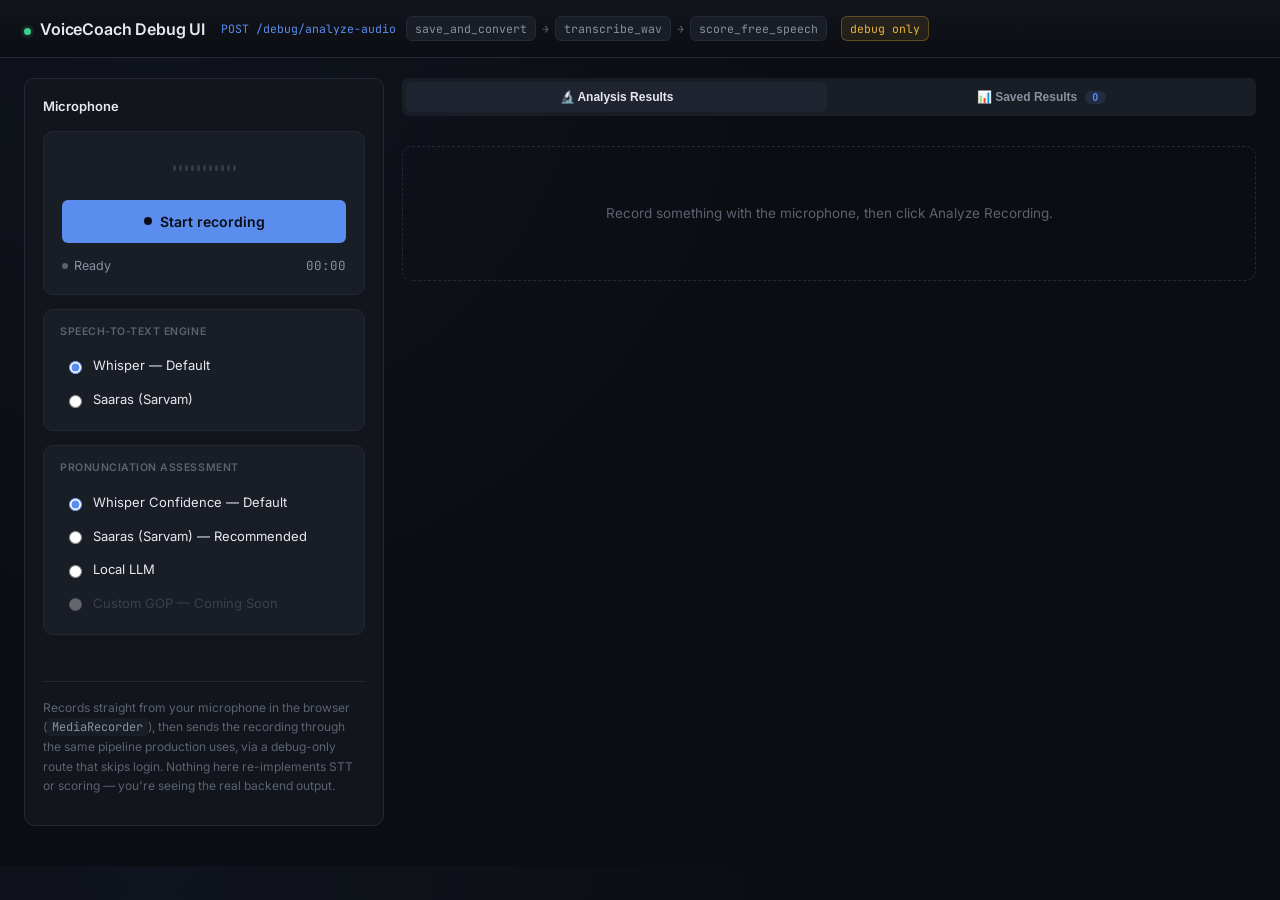
==== debug-ui/index.html @ 49f99336 "Initial assessment platform implementation" ====
<!DOCTYPE html>
<html lang="en">
<head>
<meta charset="UTF-8" />
<meta name="viewport" content="width=device-width, initial-scale=1.0" />
<title>VoiceCoach — Backend Debug UI</title>
<style>
  @import url('https://fonts.googleapis.com/css2?family=Inter:wght@400;500;600;700&family=JetBrains+Mono:wght@400;500;600&display=swap');

  :root {
    --bg: #0b0d12;
    --panel: #12151c;
    --panel-alt: #191d26;
    --panel-raised: #1f2430;
    --border: #242935;
    --border-strong: #333a48;
    --text: #e7e9ee;
    --text-dim: #8891a0;
    --text-faint: #5b6270;
    --accent: #5b8def;
    --accent-soft: rgba(91, 141, 239, 0.14);
    --good: #3ecf8e;
    --good-soft: rgba(62, 207, 142, 0.12);
    --bad: #ef5b5b;
    --bad-soft: rgba(239, 91, 91, 0.1);
    --warn: #e8b339;
    --warn-soft: rgba(232, 179, 57, 0.1);
    --mono: "JetBrains Mono", "SFMono-Regular", Consolas, "Liberation Mono", Menlo, monospace;
    --sans: "Inter", -apple-system, BlinkMacSystemFont, "Segoe UI", Roboto, Arial, sans-serif;
    --radius-sm: 6px;
    --radius-md: 10px;
  }

  * { box-sizing: border-box; }

  html { -webkit-font-smoothing: antialiased; }

  body {
    margin: 0;
    background: var(--bg);
    background-image:
      radial-gradient(circle at 12% 0%, rgba(91,141,239,0.05), transparent 45%);
    color: var(--text);
    font-family: var(--sans);
    line-height: 1.5;
  }

  :focus-visible {
    outline: 2px solid var(--accent);
    outline-offset: 2px;
  }

  /* ---------- Topbar ---------- */

  .topbar {
    display: flex;
    align-items: center;
    gap: 16px;
    padding: 16px 24px;
    border-bottom: 1px solid var(--border);
    background: linear-gradient(180deg, var(--panel), var(--bg));
    flex-wrap: wrap;
  }
  .topbar h1 {
    font-size: 16px;
    font-weight: 600;
    margin: 0;
    letter-spacing: -0.01em;
  }
  .topbar h1::before {
    content: "";
    display: inline-block;
    width: 7px;
    height: 7px;
    border-radius: 50%;
    background: var(--good);
    margin-right: 9px;
    box-shadow: 0 0 0 3px var(--good-soft);
  }

  .pipeline-strip {
    display: flex;
    align-items: center;
    gap: 6px;
    font-family: var(--mono);
    font-size: 11.5px;
    color: var(--text-dim);
    flex-wrap: wrap;
  }
  .pipeline-strip .step {
    background: var(--panel-alt);
    border: 1px solid var(--border);
    border-radius: var(--radius-sm);
    padding: 3px 8px;
    color: var(--text-dim);
  }
  .pipeline-strip .arrow { color: var(--text-faint); }
  .pipeline-strip .route {
    color: var(--accent);
    margin-right: 4px;
  }
  .pipeline-strip .tag-nonprod {
    margin-left: 8px;
    color: var(--warn);
    background: var(--warn-soft);
    border: 1px solid rgba(232,179,57,0.3);
    border-radius: var(--radius-sm);
    padding: 3px 8px;
  }

  /* ---------- Layout ---------- */

  .layout {
    display: grid;
    grid-template-columns: 360px 1fr;
    gap: 18px;
    padding: 20px 24px 40px;
    align-items: start;
    max-width: 1400px;
    margin: 0 auto;
  }
  @media (max-width: 880px) {
    .layout { grid-template-columns: 1fr; padding: 16px; }
  }

  .panel {
    background: var(--panel);
    border: 1px solid var(--border);
    border-radius: var(--radius-md);
    padding: 18px;
    position: sticky;
    top: 20px;
  }
  @media (max-width: 880px) {
    .panel { position: static; }
  }

  .panel h2 {
    margin: 0 0 14px 0;
    font-size: 13px;
    font-weight: 600;
    color: var(--text);
  }

  /* ---------- Recorder ---------- */

  .recorder-box {
    background: var(--panel-alt);
    border: 1px solid var(--border);
    border-radius: var(--radius-md);
    padding: 18px;
  }

  .waveform {
    display: flex;
    align-items: center;
    justify-content: center;
    gap: 3px;
    height: 36px;
    margin-bottom: 14px;
  }
  .waveform .bar {
    width: 3px;
    border-radius: 2px;
    background: var(--border-strong);
    height: 6px;
    transition: height 0.12s ease, background 0.2s ease;
  }
  .waveform.live .bar { background: var(--bad); }

  .record-btn {
    width: 100%;
    display: flex;
    align-items: center;
    justify-content: center;
    gap: 8px;
    background: var(--accent);
    color: #0b0d12;
    border: none;
    padding: 13px 18px;
    border-radius: var(--radius-sm);
    font-family: var(--sans);
    font-size: 14px;
    font-weight: 600;
    cursor: pointer;
    transition: filter 0.15s ease, transform 0.05s ease;
  }
  .record-btn:hover:not(:disabled) { filter: brightness(1.1); }
  .record-btn:active:not(:disabled) { transform: scale(0.99); }
  .record-btn:disabled { opacity: 0.5; cursor: default; }
  .record-btn .dot {
    width: 8px; height: 8px; border-radius: 50%;
    background: currentColor;
  }
  .record-btn.recording {
    background: var(--bad);
    color: #fff;
  }
  .record-btn.recording .dot {
    animation: blink 1.1s ease-in-out infinite;
  }
  @keyframes blink {
    0%, 100% { opacity: 1; }
    50% { opacity: 0.35; }
  }
  @media (prefers-reduced-motion: reduce) {
    .record-btn.recording .dot { animation: none; }
  }

  .recorder-status-row {
    display: flex;
    justify-content: space-between;
    align-items: center;
    margin-top: 14px;
    font-size: 12.5px;
    color: var(--text-dim);
  }
  .rec-status { display: flex; align-items: center; gap: 6px; }
  .rec-status::before {
    content: "";
    width: 6px; height: 6px; border-radius: 50%;
    background: var(--text-faint);
  }
  .rec-status.live { color: var(--bad); font-weight: 600; }
  .rec-status.live::before { background: var(--bad); }
  .rec-status.done { color: var(--good); }
  .rec-status.done::before { background: var(--good); }
  .rec-timer { font-family: var(--mono); font-variant-numeric: tabular-nums; }

  audio#audioPreview {
    width: 100%;
    margin-top: 14px;
    height: 34px;
    display: none;
  }

  .post-record-row {
    display: flex;
    align-items: center;
    justify-content: space-between;
    gap: 10px;
    margin-top: 14px;
    flex-wrap: wrap;
  }
  .post-record-row { display: none; }

  .file-info {
    font-size: 12px;
    color: var(--text-dim);
    font-family: var(--mono);
  }

  .analyze-btn {
    background: transparent;
    color: var(--accent);
    border: 1px solid var(--accent);
    padding: 9px 18px;
    border-radius: var(--radius-sm);
    font-size: 13px;
    font-weight: 600;
    cursor: pointer;
    transition: background 0.15s ease, color 0.15s ease;
  }
  .analyze-btn:hover:not(:disabled) { background: var(--accent-soft); }
  .analyze-btn:disabled { opacity: 0.4; cursor: default; }

  .error-inline {
    margin-top: 14px;
    border: 1px solid var(--bad);
    background: var(--bad-soft);
    color: var(--bad) !important;
    border-radius: var(--radius-sm);
    padding: 10px 12px;
    font-size: 12.5px;
    display: none;
  }
  .error-inline::before { content: "⚠ "; }

  .status-line-row { margin-top: 12px; min-height: 18px; }
  .status-line { font-size: 12.5px; color: var(--text-dim); }
  .status-line.error { color: var(--bad); }
  .status-line.ok { color: var(--good); }

  .hint {
    font-size: 12px;
    color: var(--text-faint);
    margin-top: 16px;
    line-height: 1.6;
    padding-top: 16px;
    border-top: 1px solid var(--border);
  }
  .hint code {
    font-family: var(--mono);
    color: var(--text-dim);
    background: var(--panel-alt);
    padding: 1px 5px;
    border-radius: 4px;
  }

  /* ---------- Pronunciation provider selector ---------- */

  .pron-provider-box {
    background: var(--panel-alt);
    border: 1px solid var(--border);
    border-radius: var(--radius-md);
    padding: 14px 16px;
    margin-top: 14px;
  }
  .pron-provider-label {
    font-size: 10.5px;
    font-weight: 600;
    color: var(--text-faint);
    text-transform: uppercase;
    letter-spacing: 0.05em;
    margin-bottom: 10px;
  }
  .pron-provider-option {
    display: flex;
    align-items: center;
    gap: 8px;
    padding: 7px 4px;
    cursor: pointer;
    border-radius: var(--radius-sm);
  }
  .pron-provider-option:hover:not(.is-disabled) { background: var(--panel-raised); }
  .pron-provider-option input[type="radio"] { accent-color: var(--accent); flex-shrink: 0; }
  .pron-provider-name { font-size: 13px; color: var(--text); flex: 1; }
  .pron-provider-option.is-disabled { cursor: default; opacity: 0.5; }
  .pron-provider-option.is-disabled .pron-provider-name { color: var(--text-faint); }
  .pron-provider-badge {
    font-size: 10px;
    font-family: var(--mono);
    padding: 2px 7px;
    border-radius: 999px;
    display: none;
  }
  .pron-provider-badge.show-unavailable {
    display: inline-block;
    color: var(--warn);
    background: var(--warn-soft);
    border: 1px solid rgba(232,179,57,0.3);
  }
  .pron-provider-badge.show-comingsoon {
    display: inline-block;
    color: var(--text-faint);
    background: var(--panel-raised);
    border: 1px solid var(--border);
  }

  /* ---------- Results ---------- */

  .results { display: flex; flex-direction: column; gap: 14px; min-width: 0; }

  .empty-state {
    color: var(--text-faint);
    border: 1px dashed var(--border);
    border-radius: var(--radius-md);
    padding: 56px 24px;
    text-align: center;
    font-size: 13.5px;
  }

  .card {
    background: var(--panel);
    border: 1px solid var(--border);
    border-radius: var(--radius-md);
    padding: 18px;
  }
  .card h3 {
    margin: 0 0 12px 0;
    font-size: 12.5px;
    font-weight: 600;
    color: var(--text-dim);
  }

  .metric-grid {
    display: grid;
    grid-template-columns: repeat(auto-fill, minmax(130px, 1fr));
    gap: 10px;
    margin-bottom: 12px;
  }
  .metric {
    background: var(--panel-alt);
    border: 1px solid var(--border);
    border-radius: var(--radius-sm);
    padding: 11px 13px;
  }
  .metric .label {
    font-size: 10.5px;
    color: var(--text-faint);
    text-transform: uppercase;
    letter-spacing: 0.04em;
  }
  .metric .value {
    font-size: 20px;
    font-weight: 600;
    margin-top: 3px;
    font-family: var(--mono);
  }

  /* ---------- Score hero (prominent primary score, e.g. Pronunciation) ---------- */
  .score-hero {
    display: flex;
    flex-direction: column;
    align-items: flex-start;
    background: var(--panel-alt);
    border: 1px solid var(--border);
    border-radius: var(--radius-md);
    padding: 16px 18px;
    margin-bottom: 12px;
  }
  .score-hero-value {
    font-family: var(--mono);
    font-size: 38px;
    font-weight: 700;
    line-height: 1;
  }
  .score-hero-label {
    font-size: 10.5px;
    color: var(--text-faint);
    text-transform: uppercase;
    letter-spacing: 0.05em;
    margin-top: 8px;
  }
  .score-hero--good .score-hero-value { color: var(--good); }
  .score-hero--ok .score-hero-value { color: var(--warn); }
  .score-hero--poor .score-hero-value { color: var(--bad); }
  .score-hero--na .score-hero-value { color: var(--text-faint); }

  /* ---------- Secondary metadata (provider/methodology/detail) ---------- */
  .pronun-meta {
    font-size: 12px;
    color: var(--text-dim);
    line-height: 1.7;
  }
  .pronun-meta .k {
    display: inline-block;
    min-width: 82px;
    color: var(--text-faint);
    text-transform: uppercase;
    font-size: 10.5px;
    letter-spacing: 0.04em;
  }
  .pronun-meta code {
    font-family: var(--mono);
    background: var(--panel-raised);
    padding: 1px 5px;
    border-radius: 4px;
  }
  .pronun-meta .mismatch-note { color: var(--warn); }

  .word-list { display: flex; flex-wrap: wrap; gap: 6px; margin-top: 8px; }
  .word-chip {
    background: var(--panel-alt);
    border: 1px solid var(--border);
    border-radius: 999px;
    padding: 3px 11px;
    font-size: 12px;
    font-family: var(--mono);
    color: var(--text-dim);
  }

  .issue-card {
    background: var(--panel-alt);
    border: 1px solid var(--border);
    border-left: 3px solid var(--warn);
    border-radius: var(--radius-sm);
    padding: 11px 13px;
    margin-bottom: 8px;
    font-size: 13px;
  }
  .issue-card:last-child { margin-bottom: 0; }
  .issue-row { display: flex; gap: 8px; margin-bottom: 3px; }
  .issue-row:last-child { margin-bottom: 0; }
  .issue-row .k { color: var(--text-faint); min-width: 68px; flex-shrink: 0; font-size: 12px; }
  .issue-row .v-wrong { color: var(--bad); font-family: var(--mono); }
  .issue-row .v-correct { color: var(--good); font-family: var(--mono); }

  .table-scroll {
    overflow-x: auto;
    max-height: 420px;
    overflow-y: auto;
    border-radius: var(--radius-sm);
  }
  table.tokens { width: 100%; border-collapse: collapse; font-size: 13px; }
  .table-scroll table.tokens thead th {
    position: sticky;
    top: 0;
    background: var(--panel);
    z-index: 1;
  }
  table.tokens th, table.tokens td {
    text-align: left;
    padding: 8px 10px;
    border-bottom: 1px solid var(--border);
  }
  table.tokens th {
    color: var(--text-faint);
    font-weight: 600;
    font-size: 10.5px;
    text-transform: uppercase;
    letter-spacing: 0.03em;
  }
  table.tokens td { font-family: var(--mono); font-size: 12.5px; }
  table.tokens tr:last-child td { border-bottom: none; }
  .alt-list { font-size: 12px; color: var(--text-faint); display: flex; flex-wrap: wrap; gap: 6px; align-items: center; }

  .notice {
    background: var(--panel-alt);
    border: 1px dashed var(--border);
    border-radius: var(--radius-sm);
    padding: 11px 13px;
    font-size: 12.5px;
    color: var(--text-dim);
    line-height: 1.5;
  }
  .notice.not-impl { border-color: var(--warn); border-style: solid; background: var(--warn-soft); }
  .notice strong { color: var(--warn); }

  .raw-json summary {
    cursor: pointer;
    font-size: 12.5px;
    font-weight: 600;
    color: var(--text-dim);
    padding: 4px 0;
    list-style: none;
  }
  .raw-json summary::-webkit-details-marker { display: none; }
  .raw-json summary::before {
    content: "▸ ";
    color: var(--text-faint);
  }
  .raw-json[open] summary::before { content: "▾ "; }
  .raw-json pre {
    background: var(--panel-alt);
    border: 1px solid var(--border);
    border-radius: var(--radius-sm);
    padding: 12px;
    font-family: var(--mono);
    font-size: 12px;
    overflow-x: auto;
    white-space: pre-wrap;
    word-break: break-word;
    margin-top: 8px;
  }
  .copy-btn {
    background: var(--panel-raised);
    border: 1px solid var(--border);
    color: var(--text-dim);
    padding: 4px 10px;
    border-radius: var(--radius-sm);
    font-size: 11.5px;
    cursor: pointer;
    margin-left: 8px;
  }
  .copy-btn:hover { border-color: var(--accent); color: var(--accent); }

  .perf-line {
    font-size: 11.5px;
    color: var(--text-faint);
    font-family: var(--mono);
  }

  .error-box {
    border: 1px solid var(--bad);
    background: var(--bad-soft);
    border-radius: var(--radius-md);
    padding: 16px 18px;
  }
  .error-box h3 { color: var(--bad); margin: 0 0 8px 0; font-size: 13px; }
  .error-box pre {
    font-family: var(--mono);
    font-size: 12px;
    white-space: pre-wrap;
    word-break: break-word;
    margin: 8px 0 0 0;
    color: var(--text-dim);
  }

  /* ---------- Tabs for Debug UI ---------- */
  .debug-tabs {
    display: flex;
    gap: 4px;
    margin-bottom: 16px;
    background: var(--panel-alt);
    border-radius: var(--radius-sm);
    padding: 4px;
  }
  .debug-tab {
    flex: 1;
    padding: 8px 12px;
    border: none;
    background: transparent;
    color: var(--text-dim);
    border-radius: var(--radius-sm);
    cursor: pointer;
    font-size: 12px;
    font-weight: 600;
    transition: all 0.2s;
  }
  .debug-tab:hover {
    color: var(--text);
  }
  .debug-tab.active {
    background: var(--panel-raised);
    color: var(--text);
  }
  .debug-tab .badge {
    background: var(--accent-soft);
    color: var(--accent);
    padding: 1px 8px;
    border-radius: 10px;
    font-size: 10px;
    margin-left: 4px;
  }
  .tab-content {
    display: none;
  }
  .tab-content.active {
    display: block;
  }

  /* ---------- Saved Results Table ---------- */
  .saved-results-wrap {
    max-height: 600px;
    overflow-y: auto;
    overflow-x: auto;
  }
  .saved-results-table {
    width: 100%;
    border-collapse: collapse;
    font-size: 11px;
  }
  .saved-results-table th {
    position: sticky;
    top: 0;
    background: var(--panel);
    color: var(--text-faint);
    font-weight: 600;
    font-size: 9px;
    text-transform: uppercase;
    letter-spacing: 0.03em;
    padding: 6px 8px;
    text-align: left;
    border-bottom: 2px solid var(--border);
    z-index: 10;
    white-space: nowrap;
  }
  .saved-results-table td {
    padding: 5px 8px;
    border-bottom: 1px solid var(--border);
    color: var(--text-dim);
    font-size: 11px;
  }
  .saved-results-table tr:hover td {
    background: var(--panel-raised);
  }
  .saved-results-table .score-cell {
    font-weight: 600;
    white-space: nowrap;
  }
  .saved-results-table .score-cell.good { color: var(--good); }
  .saved-results-table .score-cell.ok { color: var(--warn); }
  .saved-results-table .score-cell.poor { color: var(--bad); }
  .saved-results-table .transcript-cell {
    max-width: 150px;
    overflow: hidden;
    text-overflow: ellipsis;
    white-space: nowrap;
    cursor: help;
  }
  .saved-results-table .transcript-cell:hover {
    white-space: normal;
    overflow: visible;
  }
  .saved-results-table .archetype-badge {
    display: inline-block;
    padding: 1px 8px;
    border-radius: 10px;
    font-size: 9px;
    font-weight: 600;
    background: var(--panel-raised);
    color: var(--text-dim);
  }
  .saved-results-table .view-btn {
    background: transparent;
    border: 1px solid var(--border);
    color: var(--text-dim);
    padding: 2px 8px;
    border-radius: 4px;
    font-size: 9px;
    cursor: pointer;
    white-space: nowrap;
  }
  .saved-results-table .view-btn:hover {
    border-color: var(--accent);
    color: var(--accent);
  }
  .saved-count {
    font-size: 11px;
    color: var(--text-faint);
  }
  .saved-loading {
    color: var(--text-faint);
    font-size: 13px;
    padding: 20px;
    text-align: center;
  }
  .saved-stats {
    display: grid;
    grid-template-columns: repeat(auto-fit, minmax(80px, 1fr));
    gap: 8px;
    margin-bottom: 12px;
  }
  .saved-stat {
    background: var(--panel-alt);
    border: 1px solid var(--border);
    border-radius: var(--radius-sm);
    padding: 8px 12px;
    text-align: center;
  }
  .saved-stat .num {
    font-size: 18px;
    font-weight: 700;
    color: var(--text);
  }
  .saved-stat .num.good { color: var(--good); }
  .saved-stat .num.ok { color: var(--warn); }
  .saved-stat .num.poor { color: var(--bad); }
  .saved-stat .label {
    font-size: 9px;
    color: var(--text-faint);
    text-transform: uppercase;
    letter-spacing: 0.04em;
    margin-top: 2px;
  }

  .password-input-row {
    display: flex;
    gap: 8px;
    margin-bottom: 12px;
    align-items: center;
  }
  .password-input-row input {
    flex: 1;
    padding: 8px 12px;
    background: var(--bg);
    border: 1px solid var(--border);
    border-radius: var(--radius-sm);
    color: var(--text);
    font-size: 13px;
  }
  .password-input-row input:focus {
    outline: none;
    border-color: var(--accent);
  }
  .password-input-row .login-btn {
    padding: 8px 16px;
    background: var(--accent);
    border: none;
    border-radius: var(--radius-sm);
    color: #0b0d12;
    font-weight: 600;
    cursor: pointer;
    font-size: 13px;
    white-space: nowrap;
  }
  .password-input-row .login-btn:hover {
    filter: brightness(1.1);
  }
  .password-error {
    color: var(--bad);
    font-size: 12px;
    display: none;
    margin-bottom: 8px;
  }
  .export-btn {
    padding: 4px 12px;
    background: var(--good-soft);
    border: 1px solid var(--good);
    color: var(--good);
    border-radius: var(--radius-sm);
    font-size: 10px;
    cursor: pointer;
    font-weight: 600;
  }
  .export-btn:hover {
    background: var(--good);
    color: #0b0d12;
  }

  /* ---------- Detail Modal ---------- */
  .modal-overlay {
    display: none;
    position: fixed;
    inset: 0;
    background: rgba(0, 0, 0, 0.85);
    z-index: 1000;
    justify-content: center;
    align-items: center;
    padding: 20px;
  }
  .modal-overlay.active {
    display: flex;
  }
  .modal {
    background: var(--panel);
    border: 1px solid var(--border);
    border-radius: var(--radius-md);
    max-width: 700px;
    width: 100%;
    max-height: 90vh;
    overflow-y: auto;
    padding: 24px;
  }
  .modal-header {
    display: flex;
    justify-content: space-between;
    align-items: center;
    margin-bottom: 16px;
    padding-bottom: 12px;
    border-bottom: 1px solid var(--border);
  }
  .modal-header h3 {
    color: var(--text);
    font-size: 16px;
    margin: 0;
  }
  .modal-close {
    background: none;
    border: none;
    color: var(--text-faint);
    font-size: 20px;
    cursor: pointer;
  }
  .modal-close:hover {
    color: var(--text);
  }
  .modal-body .detail-row {
    display: flex;
    padding: 6px 0;
    border-bottom: 1px solid var(--border-alt);
    font-size: 13px;
  }
  .modal-body .detail-row .label {
    color: var(--text-faint);
    width: 120px;
    flex-shrink: 0;
  }
  .modal-body .detail-row .value {
    color: var(--text);
    word-break: break-word;
  }
  .modal-body .detail-row .value pre {
    background: var(--bg);
    padding: 10px;
    border-radius: var(--radius-sm);
    font-size: 11px;
    overflow-x: auto;
    max-height: 200px;
    overflow-y: auto;
    margin: 4px 0;
    font-family: var(--mono);
  }

  .refresh-btn {
    padding: 4px 12px;
    background: var(--panel-raised);
    border: 1px solid var(--border);
    color: var(--text-dim);
    border-radius: var(--radius-sm);
    font-size: 10px;
    cursor: pointer;
    font-weight: 600;
  }
  .refresh-btn:hover {
    border-color: var(--accent);
    color: var(--text);
  }

  .saved-header-row {
    display: flex;
    justify-content: space-between;
    align-items: center;
    margin-bottom: 10px;
    flex-wrap: wrap;
    gap: 8px;
  }
  .saved-header-row .title {
    font-size: 13px;
    font-weight: 600;
    color: var(--text);
  }
  .saved-header-row .actions {
    display: flex;
    gap: 6px;
    align-items: center;
  }
</style>
</head>
<body>
  <header class="topbar">
    <h1>VoiceCoach Debug UI</h1>
    <div class="pipeline-strip">
      <span class="route">POST /debug/analyze-audio</span>
      <span class="step">save_and_convert</span>
      <span class="arrow">→</span>
      <span class="step">transcribe_wav</span>
      <span class="arrow">→</span>
      <span class="step">score_free_speech</span>
      <span class="tag-nonprod">debug only</span>
    </div>
  </header>

  <main class="layout">
    <!-- LEFT: input -->
    <section class="panel input-panel">
      <h2>Microphone</h2>

      <div class="recorder-box" id="recorderBox">
        <div class="waveform" id="waveform">
          <span class="bar"></span><span class="bar"></span><span class="bar"></span>
          <span class="bar"></span><span class="bar"></span><span class="bar"></span>
          <span class="bar"></span><span class="bar"></span><span class="bar"></span>
          <span class="bar"></span><span class="bar"></span>
        </div>

        <button id="recordBtn" class="record-btn" type="button">
          <span class="dot"></span> Start recording
        </button>

        <div class="recorder-status-row">
          <span id="recStatus" class="rec-status">Ready</span>
          <span id="recTimer" class="rec-timer">00:00</span>
        </div>

        <audio id="audioPreview" controls></audio>

        <div id="postRecordRow" class="post-record-row">
          <span id="recordedDurationLine" class="file-info"></span>
          <button id="analyzeBtn" class="analyze-btn" disabled>Analyze recording</button>
        </div>

        <div id="recorderError" class="notice error-inline"></div>
      </div>

      <div class="pron-provider-box" id="sttProviderBox">
        <div class="pron-provider-label">Speech-to-Text Engine</div>
        <label class="pron-provider-option" data-provider="whisper">
          <input type="radio" name="sttProvider" value="whisper" checked>
          <span class="pron-provider-name">Whisper — Default</span>
          <span class="pron-provider-badge" data-badge="whisper"></span>
        </label>
        <label class="pron-provider-option" data-provider="saaras">
          <input type="radio" name="sttProvider" value="saaras">
          <span class="pron-provider-name">Saaras (Sarvam)</span>
          <span class="pron-provider-badge" data-badge="saaras"></span>
        </label>
      </div>

      <div class="pron-provider-box" id="pronProviderBox">
        <div class="pron-provider-label">Pronunciation Assessment</div>
        <label class="pron-provider-option" data-provider="whisper_confidence">
          <input type="radio" name="pronunciationProvider" value="whisper_confidence" checked>
          <span class="pron-provider-name">Whisper Confidence — Default</span>
          <span class="pron-provider-badge" data-badge="whisper_confidence"></span>
        </label>
        <label class="pron-provider-option" data-provider="saaras">
          <input type="radio" name="pronunciationProvider" value="saaras">
          <span class="pron-provider-name">Saaras (Sarvam) — Recommended</span>
          <span class="pron-provider-badge" data-badge="saaras"></span>
        </label>
        <label class="pron-provider-option" data-provider="local_llm">
          <input type="radio" name="pronunciationProvider" value="local_llm">
          <span class="pron-provider-name">Local LLM</span>
          <span class="pron-provider-badge" data-badge="local_llm"></span>
        </label>
        <label class="pron-provider-option is-disabled" data-provider="gop">
          <input type="radio" name="pronunciationProvider" value="gop" disabled>
          <span class="pron-provider-name">Custom GOP — Coming Soon</span>
          <span class="pron-provider-badge" data-badge="gop"></span>
        </label>
      </div>

      <div class="status-line-row">
        <span id="statusLine" class="status-line"></span>
      </div>

      <p class="hint">
        Records straight from your microphone in the browser (<code>MediaRecorder</code>),
        then sends the recording through the same pipeline production uses,
        via a debug-only route that skips login. Nothing here re-implements
        STT or scoring — you're seeing the real backend output.
      </p>
    </section>

    <!-- RIGHT: results with tabs -->
    <section class="results" id="results">
      <div class="debug-tabs">
        <button class="debug-tab active" data-tab="analysis" onclick="switchTab('analysis')">
          🔬 Analysis Results
        </button>
        <button class="debug-tab" data-tab="saved" onclick="switchTab('saved')">
          📊 Saved Results <span class="badge" id="savedBadge">0</span>
        </button>
      </div>

      <!-- Analysis Tab -->
      <div class="tab-content active" id="tab-analysis">
        <div class="empty-state" id="emptyState">Record something with the microphone, then click Analyze Recording.</div>
        <div id="analysisResults"></div>
      </div>

      <!-- Saved Results Tab -->
      <div class="tab-content" id="tab-saved">
        <div id="savedContent">
          <div class="password-input-row">
            <input type="password" id="tutorPassword" placeholder="Enter password (default: tutor123)" value="tutor123" />
            <button class="login-btn" onclick="loadSavedResults()">🔓 View</button>
          </div>
          <div id="passwordError" class="password-error">Incorrect password. Please try again.</div>
          <div id="savedResultsContainer">
            <div class="saved-loading">Enter password and click View to load saved results.</div>
          </div>
        </div>
      </div>
    </section>
  </main>

  <!-- Detail Modal -->
  <div class="modal-overlay" id="detailModal">
    <div class="modal">
      <div class="modal-header">
        <h3 id="modalTitle">Assessment Details</h3>
        <button class="modal-close" onclick="closeModal()">✕</button>
      </div>
      <div class="modal-body" id="modalBody"></div>
    </div>
  </div>

  <script src="app.js"></script>
</body>
</html>
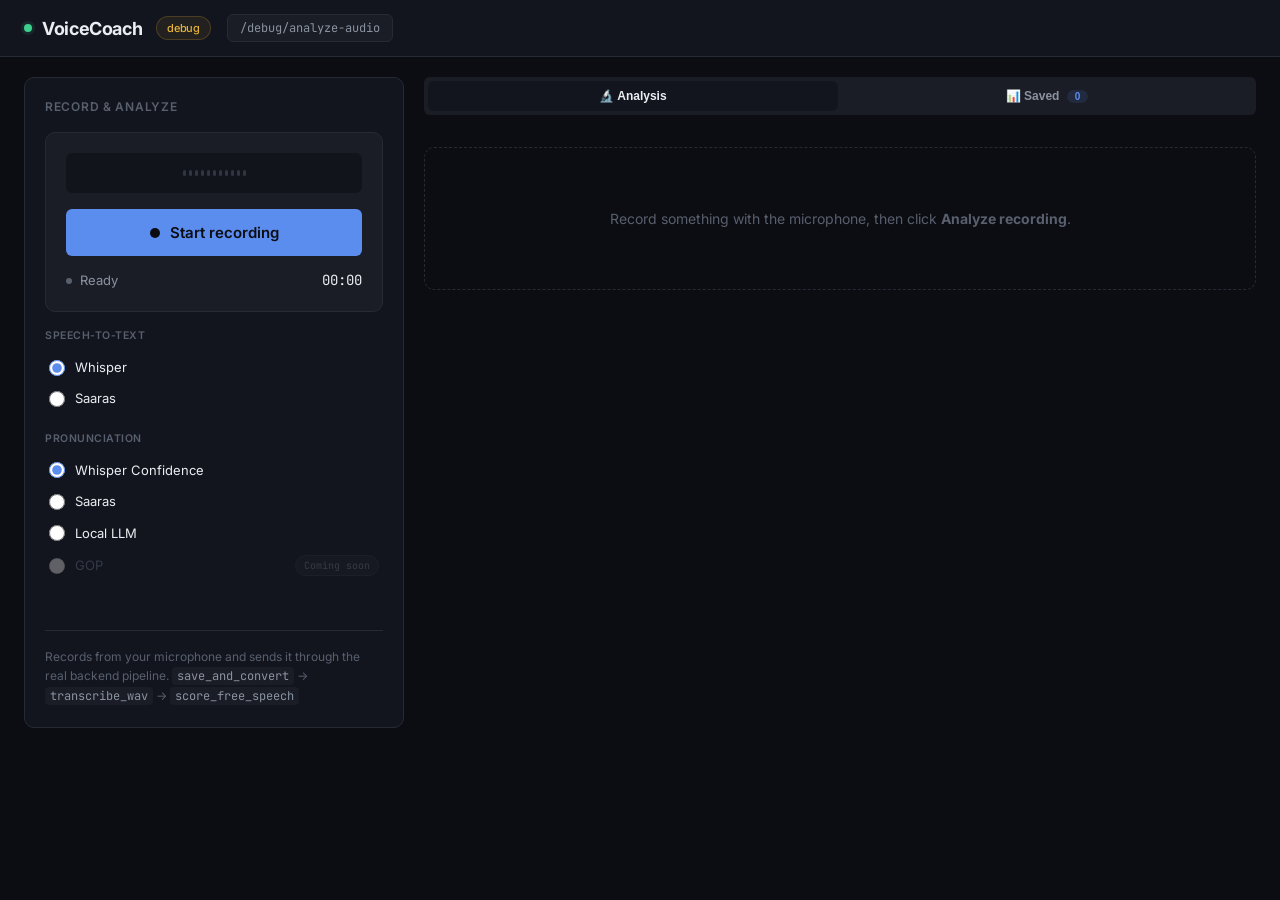
==== commit ecce0496: "Update assessment pipeline and benchmarking" ====
--- a/debug-ui/index.html
+++ b/debug-ui/index.html
@@ -3,152 +3,132 @@
 <head>
 <meta charset="UTF-8" />
 <meta name="viewport" content="width=device-width, initial-scale=1.0" />
-<title>VoiceCoach — Backend Debug UI</title>
+<title>VoiceCoach — Debug</title>
 <style>
-  @import url('https://fonts.googleapis.com/css2?family=Inter:wght@400;500;600;700&family=JetBrains+Mono:wght@400;500;600&display=swap');
+  @import url('https://fonts.googleapis.com/css2?family=Inter:wght@400;500;600;700;800&family=JetBrains+Mono:wght@400;500&display=swap');
 
   :root {
     --bg: #0b0d12;
-    --panel: #12151c;
-    --panel-alt: #191d26;
-    --panel-raised: #1f2430;
-    --border: #242935;
-    --border-strong: #333a48;
-    --text: #e7e9ee;
-    --text-dim: #8891a0;
-    --text-faint: #5b6270;
+    --bg-card: #12151e;
+    --bg-input: #1a1d26;
+    --border: #252a35;
+    --border-light: #2f3542;
+    --text: #eaeef2;
+    --text-dim: #8b93a0;
+    --text-faint: #585f6d;
     --accent: #5b8def;
-    --accent-soft: rgba(91, 141, 239, 0.14);
+    --accent-hover: #7aa1f2;
+    --accent-soft: rgba(91, 141, 239, 0.12);
     --good: #3ecf8e;
-    --good-soft: rgba(62, 207, 142, 0.12);
+    --good-soft: rgba(62, 207, 142, 0.1);
     --bad: #ef5b5b;
-    --bad-soft: rgba(239, 91, 91, 0.1);
+    --bad-soft: rgba(239, 91, 91, 0.08);
     --warn: #e8b339;
-    --warn-soft: rgba(232, 179, 57, 0.1);
-    --mono: "JetBrains Mono", "SFMono-Regular", Consolas, "Liberation Mono", Menlo, monospace;
-    --sans: "Inter", -apple-system, BlinkMacSystemFont, "Segoe UI", Roboto, Arial, sans-serif;
+    --warn-soft: rgba(232, 179, 57, 0.08);
+    --radius: 10px;
     --radius-sm: 6px;
-    --radius-md: 10px;
-  }
-
-  * { box-sizing: border-box; }
-
-  html { -webkit-font-smoothing: antialiased; }
+    --mono: "JetBrains Mono", monospace;
+    --sans: "Inter", -apple-system, BlinkMacSystemFont, sans-serif;
+    --shadow: 0 2px 12px rgba(0,0,0,0.4);
+  }
+
+  * { box-sizing: border-box; margin: 0; padding: 0; }
 
   body {
-    margin: 0;
     background: var(--bg);
-    background-image:
-      radial-gradient(circle at 12% 0%, rgba(91,141,239,0.05), transparent 45%);
     color: var(--text);
     font-family: var(--sans);
     line-height: 1.5;
-  }
-
-  :focus-visible {
-    outline: 2px solid var(--accent);
-    outline-offset: 2px;
-  }
-
-  /* ---------- Topbar ---------- */
-
+    -webkit-font-smoothing: antialiased;
+    min-height: 100vh;
+  }
+
+  /* ─── Top Bar ─────────────────────────────────────────────────────────── */
   .topbar {
     display: flex;
     align-items: center;
     gap: 16px;
-    padding: 16px 24px;
+    padding: 14px 24px;
     border-bottom: 1px solid var(--border);
-    background: linear-gradient(180deg, var(--panel), var(--bg));
+    background: var(--bg-card);
     flex-wrap: wrap;
   }
   .topbar h1 {
-    font-size: 16px;
-    font-weight: 600;
-    margin: 0;
-    letter-spacing: -0.01em;
-  }
-  .topbar h1::before {
-    content: "";
+    font-size: 18px;
+    font-weight: 700;
+    letter-spacing: -0.02em;
+    display: flex;
+    align-items: center;
+    gap: 10px;
+  }
+  .topbar h1 .dot {
     display: inline-block;
-    width: 7px;
-    height: 7px;
+    width: 8px;
+    height: 8px;
     border-radius: 50%;
     background: var(--good);
-    margin-right: 9px;
     box-shadow: 0 0 0 3px var(--good-soft);
   }
-
-  .pipeline-strip {
-    display: flex;
-    align-items: center;
-    gap: 6px;
-    font-family: var(--mono);
-    font-size: 11.5px;
-    color: var(--text-dim);
-    flex-wrap: wrap;
-  }
-  .pipeline-strip .step {
-    background: var(--panel-alt);
-    border: 1px solid var(--border);
-    border-radius: var(--radius-sm);
-    padding: 3px 8px;
-    color: var(--text-dim);
-  }
-  .pipeline-strip .arrow { color: var(--text-faint); }
-  .pipeline-strip .route {
-    color: var(--accent);
-    margin-right: 4px;
-  }
-  .pipeline-strip .tag-nonprod {
-    margin-left: 8px;
+  .topbar .tag {
+    font-size: 11px;
+    font-weight: 500;
     color: var(--warn);
     background: var(--warn-soft);
-    border: 1px solid rgba(232,179,57,0.3);
-    border-radius: var(--radius-sm);
-    padding: 3px 8px;
-  }
-
-  /* ---------- Layout ---------- */
-
+    padding: 3px 10px;
+    border-radius: 999px;
+    border: 1px solid rgba(232,179,57,0.2);
+    margin-left: 4px;
+  }
+  .topbar .route {
+    font-family: var(--mono);
+    font-size: 12px;
+    color: var(--text-dim);
+    background: var(--bg-input);
+    padding: 4px 12px;
+    border-radius: var(--radius-sm);
+    border: 1px solid var(--border);
+  }
+
+  /* ─── Layout ──────────────────────────────────────────────────────────── */
   .layout {
     display: grid;
-    grid-template-columns: 360px 1fr;
-    gap: 18px;
+    grid-template-columns: 380px 1fr;
+    gap: 20px;
     padding: 20px 24px 40px;
+    max-width: 1300px;
+    margin: 0 auto;
     align-items: start;
-    max-width: 1400px;
-    margin: 0 auto;
-  }
-  @media (max-width: 880px) {
+  }
+  @media (max-width: 860px) {
     .layout { grid-template-columns: 1fr; padding: 16px; }
   }
 
+  /* ─── Panel ───────────────────────────────────────────────────────────── */
   .panel {
-    background: var(--panel);
-    border: 1px solid var(--border);
-    border-radius: var(--radius-md);
-    padding: 18px;
-    position: sticky;
-    top: 20px;
-  }
-  @media (max-width: 880px) {
-    .panel { position: static; }
-  }
-
+    background: var(--bg-card);
+    border: 1px solid var(--border);
+    border-radius: var(--radius);
+    padding: 20px;
+  }
   .panel h2 {
-    margin: 0 0 14px 0;
-    font-size: 13px;
-    font-weight: 600;
-    color: var(--text);
-  }
-
-  /* ---------- Recorder ---------- */
-
+    font-size: 12px;
+    font-weight: 600;
+    text-transform: uppercase;
+    letter-spacing: 0.06em;
+    color: var(--text-faint);
+    margin: 0 0 16px 0;
+  }
+
+  /* ─── Recorder ────────────────────────────────────────────────────────── */
   .recorder-box {
-    background: var(--panel-alt);
-    border: 1px solid var(--border);
-    border-radius: var(--radius-md);
-    padding: 18px;
+    background: var(--bg-input);
+    border: 1px solid var(--border);
+    border-radius: var(--radius);
+    padding: 20px;
+    transition: border-color 0.3s;
+  }
+  .recorder-box.has-recording {
+    border-color: var(--good);
   }
 
   .waveform {
@@ -156,15 +136,17 @@
     align-items: center;
     justify-content: center;
     gap: 3px;
-    height: 36px;
-    margin-bottom: 14px;
+    height: 40px;
+    margin-bottom: 16px;
+    background: rgba(0,0,0,0.3);
+    border-radius: var(--radius-sm);
   }
   .waveform .bar {
     width: 3px;
     border-radius: 2px;
-    background: var(--border-strong);
+    background: var(--border-light);
     height: 6px;
-    transition: height 0.12s ease, background 0.2s ease;
+    transition: height 0.1s ease, background 0.2s ease;
   }
   .waveform.live .bar { background: var(--bad); }
 
@@ -173,24 +155,25 @@
     display: flex;
     align-items: center;
     justify-content: center;
-    gap: 8px;
+    gap: 10px;
     background: var(--accent);
     color: #0b0d12;
     border: none;
-    padding: 13px 18px;
+    padding: 14px 20px;
     border-radius: var(--radius-sm);
     font-family: var(--sans);
-    font-size: 14px;
-    font-weight: 600;
-    cursor: pointer;
-    transition: filter 0.15s ease, transform 0.05s ease;
-  }
-  .record-btn:hover:not(:disabled) { filter: brightness(1.1); }
-  .record-btn:active:not(:disabled) { transform: scale(0.99); }
-  .record-btn:disabled { opacity: 0.5; cursor: default; }
+    font-size: 15px;
+    font-weight: 600;
+    cursor: pointer;
+    transition: background 0.15s, transform 0.1s;
+  }
+  .record-btn:hover:not(:disabled) { background: var(--accent-hover); }
+  .record-btn:active:not(:disabled) { transform: scale(0.98); }
+  .record-btn:disabled { opacity: 0.4; cursor: default; }
   .record-btn .dot {
-    width: 8px; height: 8px; border-radius: 50%;
+    width: 10px; height: 10px; border-radius: 50%;
     background: currentColor;
+    flex-shrink: 0;
   }
   .record-btn.recording {
     background: var(--bad);
@@ -201,49 +184,53 @@
   }
   @keyframes blink {
     0%, 100% { opacity: 1; }
-    50% { opacity: 0.35; }
-  }
-  @media (prefers-reduced-motion: reduce) {
-    .record-btn.recording .dot { animation: none; }
-  }
-
-  .recorder-status-row {
+    50% { opacity: 0.3; }
+  }
+
+  .recorder-status {
     display: flex;
     justify-content: space-between;
     align-items: center;
     margin-top: 14px;
-    font-size: 12.5px;
-    color: var(--text-dim);
-  }
-  .rec-status { display: flex; align-items: center; gap: 6px; }
+    font-size: 13px;
+    color: var(--text-dim);
+  }
+  .rec-status {
+    display: flex;
+    align-items: center;
+    gap: 8px;
+  }
   .rec-status::before {
     content: "";
     width: 6px; height: 6px; border-radius: 50%;
     background: var(--text-faint);
   }
-  .rec-status.live { color: var(--bad); font-weight: 600; }
+  .rec-status.live { color: var(--bad); font-weight: 500; }
   .rec-status.live::before { background: var(--bad); }
   .rec-status.done { color: var(--good); }
   .rec-status.done::before { background: var(--good); }
-  .rec-timer { font-family: var(--mono); font-variant-numeric: tabular-nums; }
+  .rec-timer {
+    font-family: var(--mono);
+    font-size: 14px;
+    color: var(--text);
+  }
 
   audio#audioPreview {
     width: 100%;
     margin-top: 14px;
-    height: 34px;
+    height: 36px;
     display: none;
   }
+  audio#audioPreview[style*="block"] + .post-record-row { display: flex; }
 
   .post-record-row {
-    display: flex;
+    display: none;
     align-items: center;
     justify-content: space-between;
-    gap: 10px;
+    gap: 12px;
     margin-top: 14px;
     flex-wrap: wrap;
   }
-  .post-record-row { display: none; }
-
   .file-info {
     font-size: 12px;
     color: var(--text-dim);
@@ -251,142 +238,134 @@
   }
 
   .analyze-btn {
-    background: transparent;
-    color: var(--accent);
-    border: 1px solid var(--accent);
-    padding: 9px 18px;
-    border-radius: var(--radius-sm);
-    font-size: 13px;
-    font-weight: 600;
-    cursor: pointer;
-    transition: background 0.15s ease, color 0.15s ease;
-  }
-  .analyze-btn:hover:not(:disabled) { background: var(--accent-soft); }
-  .analyze-btn:disabled { opacity: 0.4; cursor: default; }
+    background: var(--good);
+    color: #0b0d12;
+    border: none;
+    padding: 9px 22px;
+    border-radius: var(--radius-sm);
+    font-size: 14px;
+    font-weight: 600;
+    cursor: pointer;
+    transition: opacity 0.15s, transform 0.1s;
+  }
+  .analyze-btn:hover:not(:disabled) { opacity: 0.85; transform: scale(0.98); }
+  .analyze-btn:disabled { opacity: 0.35; cursor: default; transform: none; }
 
   .error-inline {
-    margin-top: 14px;
+    margin-top: 12px;
     border: 1px solid var(--bad);
     background: var(--bad-soft);
-    color: var(--bad) !important;
-    border-radius: var(--radius-sm);
-    padding: 10px 12px;
-    font-size: 12.5px;
+    color: var(--bad);
+    border-radius: var(--radius-sm);
+    padding: 10px 14px;
+    font-size: 13px;
     display: none;
   }
   .error-inline::before { content: "⚠ "; }
 
-  .status-line-row { margin-top: 12px; min-height: 18px; }
-  .status-line { font-size: 12.5px; color: var(--text-dim); }
+  .status-line {
+    margin-top: 12px;
+    font-size: 13px;
+    color: var(--text-dim);
+    min-height: 20px;
+  }
   .status-line.error { color: var(--bad); }
   .status-line.ok { color: var(--good); }
 
-  .hint {
-    font-size: 12px;
-    color: var(--text-faint);
+  /* ─── Provider Controls ──────────────────────────────────────────────── */
+  .provider-section {
     margin-top: 16px;
-    line-height: 1.6;
-    padding-top: 16px;
-    border-top: 1px solid var(--border);
-  }
-  .hint code {
-    font-family: var(--mono);
-    color: var(--text-dim);
-    background: var(--panel-alt);
-    padding: 1px 5px;
-    border-radius: 4px;
-  }
-
-  /* ---------- Pronunciation provider selector ---------- */
-
-  .pron-provider-box {
-    background: var(--panel-alt);
-    border: 1px solid var(--border);
-    border-radius: var(--radius-md);
-    padding: 14px 16px;
-    margin-top: 14px;
-  }
-  .pron-provider-label {
+  }
+  .provider-section .label {
     font-size: 10.5px;
     font-weight: 600;
-    color: var(--text-faint);
     text-transform: uppercase;
     letter-spacing: 0.05em;
-    margin-bottom: 10px;
-  }
-  .pron-provider-option {
-    display: flex;
-    align-items: center;
-    gap: 8px;
-    padding: 7px 4px;
-    cursor: pointer;
-    border-radius: var(--radius-sm);
-  }
-  .pron-provider-option:hover:not(.is-disabled) { background: var(--panel-raised); }
-  .pron-provider-option input[type="radio"] { accent-color: var(--accent); flex-shrink: 0; }
-  .pron-provider-name { font-size: 13px; color: var(--text); flex: 1; }
-  .pron-provider-option.is-disabled { cursor: default; opacity: 0.5; }
-  .pron-provider-option.is-disabled .pron-provider-name { color: var(--text-faint); }
-  .pron-provider-badge {
+    color: var(--text-faint);
+    margin-bottom: 8px;
+  }
+  .provider-option {
+    display: flex;
+    align-items: center;
+    gap: 10px;
+    padding: 6px 4px;
+    cursor: pointer;
+    border-radius: var(--radius-sm);
+    transition: background 0.15s;
+  }
+  .provider-option:hover:not(.is-disabled) { background: var(--bg-input); }
+  .provider-option input[type="radio"] {
+    accent-color: var(--accent);
+    flex-shrink: 0;
+    width: 16px;
+    height: 16px;
+    cursor: pointer;
+  }
+  .provider-option .name { font-size: 13px; color: var(--text); flex: 1; }
+  .provider-option .badge {
     font-size: 10px;
     font-family: var(--mono);
-    padding: 2px 7px;
+    padding: 2px 8px;
     border-radius: 999px;
     display: none;
   }
-  .pron-provider-badge.show-unavailable {
+  .provider-option .badge.unavailable {
     display: inline-block;
     color: var(--warn);
     background: var(--warn-soft);
-    border: 1px solid rgba(232,179,57,0.3);
-  }
-  .pron-provider-badge.show-comingsoon {
+    border: 1px solid rgba(232,179,57,0.2);
+  }
+  .provider-option .badge.coming {
     display: inline-block;
     color: var(--text-faint);
-    background: var(--panel-raised);
-    border: 1px solid var(--border);
-  }
-
-  /* ---------- Results ---------- */
-
-  .results { display: flex; flex-direction: column; gap: 14px; min-width: 0; }
+    background: var(--bg-input);
+    border: 1px solid var(--border);
+  }
+  .provider-option.is-disabled { opacity: 0.5; cursor: default; }
+  .provider-option.is-disabled .name { color: var(--text-faint); }
+
+  /* ─── Results ─────────────────────────────────────────────────────────── */
+  .results { display: flex; flex-direction: column; gap: 16px; min-width: 0; }
 
   .empty-state {
     color: var(--text-faint);
     border: 1px dashed var(--border);
-    border-radius: var(--radius-md);
-    padding: 56px 24px;
+    border-radius: var(--radius);
+    padding: 60px 24px;
     text-align: center;
-    font-size: 13.5px;
+    font-size: 14px;
   }
 
   .card {
-    background: var(--panel);
-    border: 1px solid var(--border);
-    border-radius: var(--radius-md);
-    padding: 18px;
+    background: var(--bg-card);
+    border: 1px solid var(--border);
+    border-radius: var(--radius);
+    padding: 18px 20px;
   }
   .card h3 {
+    font-size: 12px;
+    font-weight: 600;
+    text-transform: uppercase;
+    letter-spacing: 0.05em;
+    color: var(--text-faint);
     margin: 0 0 12px 0;
-    font-size: 12.5px;
-    font-weight: 600;
-    color: var(--text-dim);
-  }
-
+  }
+
+  /* ─── Metrics ─────────────────────────────────────────────────────────── */
   .metric-grid {
     display: grid;
     grid-template-columns: repeat(auto-fill, minmax(130px, 1fr));
     gap: 10px;
-    margin-bottom: 12px;
+    margin-bottom: 10px;
   }
   .metric {
-    background: var(--panel-alt);
-    border: 1px solid var(--border);
-    border-radius: var(--radius-sm);
-    padding: 11px 13px;
+    background: var(--bg-input);
+    border: 1px solid var(--border);
+    border-radius: var(--radius-sm);
+    padding: 10px 14px;
   }
   .metric .label {
-    font-size: 10.5px;
+    font-size: 10px;
     color: var(--text-faint);
     text-transform: uppercase;
     letter-spacing: 0.04em;
@@ -394,104 +373,112 @@
   .metric .value {
     font-size: 20px;
     font-weight: 600;
-    margin-top: 3px;
-    font-family: var(--mono);
-  }
-
-  /* ---------- Score hero (prominent primary score, e.g. Pronunciation) ---------- */
+    font-family: var(--mono);
+    margin-top: 2px;
+  }
+
+  /* ─── Score Hero ──────────────────────────────────────────────────────── */
   .score-hero {
-    display: flex;
-    flex-direction: column;
-    align-items: flex-start;
-    background: var(--panel-alt);
-    border: 1px solid var(--border);
-    border-radius: var(--radius-md);
-    padding: 16px 18px;
+    background: var(--bg-input);
+    border: 1px solid var(--border);
+    border-radius: var(--radius);
+    padding: 16px 20px;
     margin-bottom: 12px;
   }
-  .score-hero-value {
+  .score-hero .value {
     font-family: var(--mono);
     font-size: 38px;
     font-weight: 700;
     line-height: 1;
   }
-  .score-hero-label {
+  .score-hero .label {
     font-size: 10.5px;
-    color: var(--text-faint);
     text-transform: uppercase;
     letter-spacing: 0.05em;
-    margin-top: 8px;
-  }
-  .score-hero--good .score-hero-value { color: var(--good); }
-  .score-hero--ok .score-hero-value { color: var(--warn); }
-  .score-hero--poor .score-hero-value { color: var(--bad); }
-  .score-hero--na .score-hero-value { color: var(--text-faint); }
-
-  /* ---------- Secondary metadata (provider/methodology/detail) ---------- */
-  .pronun-meta {
-    font-size: 12px;
-    color: var(--text-dim);
-    line-height: 1.7;
-  }
-  .pronun-meta .k {
+    color: var(--text-faint);
+    margin-top: 6px;
+  }
+  .score-hero--good .value { color: var(--good); }
+  .score-hero--ok .value { color: var(--warn); }
+  .score-hero--poor .value { color: var(--bad); }
+  .score-hero--na .value { color: var(--text-faint); }
+
+  /* ─── Metadata / Detail ──────────────────────────────────────────────── */
+  .meta {
+    font-size: 12px;
+    color: var(--text-dim);
+    line-height: 1.8;
+  }
+  .meta .k {
     display: inline-block;
-    min-width: 82px;
+    min-width: 80px;
     color: var(--text-faint);
     text-transform: uppercase;
     font-size: 10.5px;
     letter-spacing: 0.04em;
   }
-  .pronun-meta code {
-    font-family: var(--mono);
-    background: var(--panel-raised);
-    padding: 1px 5px;
+  .meta code {
+    font-family: var(--mono);
+    background: var(--bg-input);
+    padding: 1px 6px;
     border-radius: 4px;
-  }
-  .pronun-meta .mismatch-note { color: var(--warn); }
-
-  .word-list { display: flex; flex-wrap: wrap; gap: 6px; margin-top: 8px; }
+    font-size: 12px;
+  }
+  .meta .mismatch { color: var(--warn); }
+
+  .word-list {
+    display: flex;
+    flex-wrap: wrap;
+    gap: 6px;
+    margin-top: 6px;
+  }
   .word-chip {
-    background: var(--panel-alt);
+    background: var(--bg-input);
     border: 1px solid var(--border);
     border-radius: 999px;
-    padding: 3px 11px;
+    padding: 2px 12px;
     font-size: 12px;
     font-family: var(--mono);
     color: var(--text-dim);
   }
 
   .issue-card {
-    background: var(--panel-alt);
+    background: var(--bg-input);
     border: 1px solid var(--border);
     border-left: 3px solid var(--warn);
     border-radius: var(--radius-sm);
-    padding: 11px 13px;
+    padding: 10px 14px;
     margin-bottom: 8px;
     font-size: 13px;
   }
   .issue-card:last-child { margin-bottom: 0; }
-  .issue-row { display: flex; gap: 8px; margin-bottom: 3px; }
-  .issue-row:last-child { margin-bottom: 0; }
-  .issue-row .k { color: var(--text-faint); min-width: 68px; flex-shrink: 0; font-size: 12px; }
+  .issue-row { display: flex; gap: 8px; margin-bottom: 2px; }
+  .issue-row .k {
+    color: var(--text-faint);
+    min-width: 68px;
+    flex-shrink: 0;
+    font-size: 12px;
+  }
   .issue-row .v-wrong { color: var(--bad); font-family: var(--mono); }
   .issue-row .v-correct { color: var(--good); font-family: var(--mono); }
 
-  .table-scroll {
+  /* ─── Tables ──────────────────────────────────────────────────────────── */
+  .table-wrap {
     overflow-x: auto;
-    max-height: 420px;
+    max-height: 400px;
     overflow-y: auto;
     border-radius: var(--radius-sm);
   }
   table.tokens { width: 100%; border-collapse: collapse; font-size: 13px; }
-  .table-scroll table.tokens thead th {
+  .table-wrap table.tokens thead th {
     position: sticky;
     top: 0;
-    background: var(--panel);
+    background: var(--bg-card);
     z-index: 1;
   }
   table.tokens th, table.tokens td {
     text-align: left;
-    padding: 8px 10px;
+    padding: 6px 10px;
     border-bottom: 1px solid var(--border);
   }
   table.tokens th {
@@ -503,20 +490,29 @@
   }
   table.tokens td { font-family: var(--mono); font-size: 12.5px; }
   table.tokens tr:last-child td { border-bottom: none; }
-  .alt-list { font-size: 12px; color: var(--text-faint); display: flex; flex-wrap: wrap; gap: 6px; align-items: center; }
+  .alt-list {
+    font-size: 12px;
+    color: var(--text-faint);
+    display: flex;
+    flex-wrap: wrap;
+    gap: 6px;
+    align-items: center;
+  }
 
   .notice {
-    background: var(--panel-alt);
+    background: var(--bg-input);
     border: 1px dashed var(--border);
     border-radius: var(--radius-sm);
-    padding: 11px 13px;
+    padding: 10px 14px;
     font-size: 12.5px;
     color: var(--text-dim);
-    line-height: 1.5;
-  }
-  .notice.not-impl { border-color: var(--warn); border-style: solid; background: var(--warn-soft); }
-  .notice strong { color: var(--warn); }
-
+    line-height: 1.6;
+  }
+  .notice.warn { border-color: var(--warn); border-style: solid; background: var(--warn-soft); }
+  .notice.warn strong { color: var(--warn); }
+  .notice.good { border-color: var(--good); border-style: solid; background: var(--good-soft); }
+
+  /* ─── Raw JSON ───────────────────────────────────────────────────────── */
   .raw-json summary {
     cursor: pointer;
     font-size: 12.5px;
@@ -526,13 +522,10 @@
     list-style: none;
   }
   .raw-json summary::-webkit-details-marker { display: none; }
-  .raw-json summary::before {
-    content: "▸ ";
-    color: var(--text-faint);
-  }
+  .raw-json summary::before { content: "▸ "; color: var(--text-faint); }
   .raw-json[open] summary::before { content: "▾ "; }
   .raw-json pre {
-    background: var(--panel-alt);
+    background: var(--bg-input);
     border: 1px solid var(--border);
     border-radius: var(--radius-sm);
     padding: 12px;
@@ -542,51 +535,48 @@
     white-space: pre-wrap;
     word-break: break-word;
     margin-top: 8px;
+    max-height: 400px;
+    overflow-y: auto;
   }
   .copy-btn {
-    background: var(--panel-raised);
-    border: 1px solid var(--border);
-    color: var(--text-dim);
-    padding: 4px 10px;
+    background: var(--bg-input);
+    border: 1px solid var(--border);
+    color: var(--text-dim);
+    padding: 3px 12px;
     border-radius: var(--radius-sm);
     font-size: 11.5px;
     cursor: pointer;
-    margin-left: 8px;
+    margin-left: 10px;
+    transition: border-color 0.15s;
   }
   .copy-btn:hover { border-color: var(--accent); color: var(--accent); }
-
-  .perf-line {
-    font-size: 11.5px;
-    color: var(--text-faint);
-    font-family: var(--mono);
-  }
 
   .error-box {
     border: 1px solid var(--bad);
     background: var(--bad-soft);
-    border-radius: var(--radius-md);
-    padding: 16px 18px;
-  }
-  .error-box h3 { color: var(--bad); margin: 0 0 8px 0; font-size: 13px; }
+    border-radius: var(--radius);
+    padding: 14px 18px;
+  }
+  .error-box h3 { color: var(--bad); font-size: 13px; margin: 0 0 6px 0; }
   .error-box pre {
     font-family: var(--mono);
     font-size: 12px;
     white-space: pre-wrap;
     word-break: break-word;
-    margin: 8px 0 0 0;
-    color: var(--text-dim);
-  }
-
-  /* ---------- Tabs for Debug UI ---------- */
-  .debug-tabs {
+    margin: 6px 0 0 0;
+    color: var(--text-dim);
+  }
+
+  /* ─── Tabs ───────────────────────────────────────────────────────────── */
+  .tabs {
     display: flex;
     gap: 4px;
     margin-bottom: 16px;
-    background: var(--panel-alt);
+    background: var(--bg-input);
     border-radius: var(--radius-sm);
     padding: 4px;
   }
-  .debug-tab {
+  .tab {
     flex: 1;
     padding: 8px 12px;
     border: none;
@@ -596,16 +586,14 @@
     cursor: pointer;
     font-size: 12px;
     font-weight: 600;
-    transition: all 0.2s;
-  }
-  .debug-tab:hover {
+    transition: background 0.2s, color 0.2s;
+  }
+  .tab:hover { color: var(--text); }
+  .tab.active {
+    background: var(--bg-card);
     color: var(--text);
   }
-  .debug-tab.active {
-    background: var(--panel-raised);
-    color: var(--text);
-  }
-  .debug-tab .badge {
+  .tab .badge {
     background: var(--accent-soft);
     color: var(--accent);
     padding: 1px 8px;
@@ -613,28 +601,24 @@
     font-size: 10px;
     margin-left: 4px;
   }
-  .tab-content {
-    display: none;
-  }
-  .tab-content.active {
-    display: block;
-  }
-
-  /* ---------- Saved Results Table ---------- */
-  .saved-results-wrap {
+  .tab-content { display: none; }
+  .tab-content.active { display: block; }
+
+  /* ─── Saved Results ──────────────────────────────────────────────────── */
+  .saved-wrap {
     max-height: 600px;
     overflow-y: auto;
     overflow-x: auto;
   }
-  .saved-results-table {
+  .saved-table {
     width: 100%;
     border-collapse: collapse;
     font-size: 11px;
   }
-  .saved-results-table th {
+  .saved-table th {
     position: sticky;
     top: 0;
-    background: var(--panel);
+    background: var(--bg-card);
     color: var(--text-faint);
     font-weight: 600;
     font-size: 9px;
@@ -646,43 +630,38 @@
     z-index: 10;
     white-space: nowrap;
   }
-  .saved-results-table td {
+  .saved-table td {
     padding: 5px 8px;
     border-bottom: 1px solid var(--border);
     color: var(--text-dim);
     font-size: 11px;
   }
-  .saved-results-table tr:hover td {
-    background: var(--panel-raised);
-  }
-  .saved-results-table .score-cell {
-    font-weight: 600;
-    white-space: nowrap;
-  }
-  .saved-results-table .score-cell.good { color: var(--good); }
-  .saved-results-table .score-cell.ok { color: var(--warn); }
-  .saved-results-table .score-cell.poor { color: var(--bad); }
-  .saved-results-table .transcript-cell {
+  .saved-table tr:hover td { background: var(--bg-input); }
+  .saved-table .score-cell { font-weight: 600; white-space: nowrap; }
+  .saved-table .score-cell.good { color: var(--good); }
+  .saved-table .score-cell.ok { color: var(--warn); }
+  .saved-table .score-cell.poor { color: var(--bad); }
+  .saved-table .transcript-cell {
     max-width: 150px;
     overflow: hidden;
     text-overflow: ellipsis;
     white-space: nowrap;
     cursor: help;
   }
-  .saved-results-table .transcript-cell:hover {
+  .saved-table .transcript-cell:hover {
     white-space: normal;
     overflow: visible;
   }
-  .saved-results-table .archetype-badge {
+  .saved-table .archetype-badge {
     display: inline-block;
     padding: 1px 8px;
     border-radius: 10px;
     font-size: 9px;
     font-weight: 600;
-    background: var(--panel-raised);
-    color: var(--text-dim);
-  }
-  .saved-results-table .view-btn {
+    background: var(--bg-input);
+    color: var(--text-dim);
+  }
+  .saved-table .view-btn {
     background: transparent;
     border: 1px solid var(--border);
     color: var(--text-dim);
@@ -692,20 +671,8 @@
     cursor: pointer;
     white-space: nowrap;
   }
-  .saved-results-table .view-btn:hover {
-    border-color: var(--accent);
-    color: var(--accent);
-  }
-  .saved-count {
-    font-size: 11px;
-    color: var(--text-faint);
-  }
-  .saved-loading {
-    color: var(--text-faint);
-    font-size: 13px;
-    padding: 20px;
-    text-align: center;
-  }
+  .saved-table .view-btn:hover { border-color: var(--accent); color: var(--accent); }
+
   .saved-stats {
     display: grid;
     grid-template-columns: repeat(auto-fit, minmax(80px, 1fr));
@@ -713,7 +680,7 @@
     margin-bottom: 12px;
   }
   .saved-stat {
-    background: var(--panel-alt);
+    background: var(--bg-input);
     border: 1px solid var(--border);
     border-radius: var(--radius-sm);
     padding: 8px 12px;
@@ -735,13 +702,13 @@
     margin-top: 2px;
   }
 
-  .password-input-row {
+  .password-row {
     display: flex;
     gap: 8px;
     margin-bottom: 12px;
     align-items: center;
   }
-  .password-input-row input {
+  .password-row input {
     flex: 1;
     padding: 8px 12px;
     background: var(--bg);
@@ -750,11 +717,8 @@
     color: var(--text);
     font-size: 13px;
   }
-  .password-input-row input:focus {
-    outline: none;
-    border-color: var(--accent);
-  }
-  .password-input-row .login-btn {
+  .password-row input:focus { outline: none; border-color: var(--accent); }
+  .password-row .login-btn {
     padding: 8px 16px;
     background: var(--accent);
     border: none;
@@ -765,15 +729,42 @@
     font-size: 13px;
     white-space: nowrap;
   }
-  .password-input-row .login-btn:hover {
-    filter: brightness(1.1);
-  }
+  .password-row .login-btn:hover { opacity: 0.85; }
   .password-error {
     color: var(--bad);
     font-size: 12px;
     display: none;
     margin-bottom: 8px;
   }
+
+  .saved-header {
+    display: flex;
+    justify-content: space-between;
+    align-items: center;
+    margin-bottom: 10px;
+    flex-wrap: wrap;
+    gap: 8px;
+  }
+  .saved-header .title { font-size: 13px; font-weight: 600; color: var(--text); }
+  .saved-header .actions { display: flex; gap: 6px; align-items: center; }
+  .saved-count { font-size: 11px; color: var(--text-faint); }
+  .saved-loading {
+    color: var(--text-faint);
+    font-size: 13px;
+    padding: 20px;
+    text-align: center;
+  }
+  .refresh-btn {
+    padding: 4px 12px;
+    background: var(--bg-input);
+    border: 1px solid var(--border);
+    color: var(--text-dim);
+    border-radius: var(--radius-sm);
+    font-size: 10px;
+    cursor: pointer;
+    font-weight: 600;
+  }
+  .refresh-btn:hover { border-color: var(--accent); color: var(--text); }
   .export-btn {
     padding: 4px 12px;
     background: var(--good-soft);
@@ -784,29 +775,24 @@
     cursor: pointer;
     font-weight: 600;
   }
-  .export-btn:hover {
-    background: var(--good);
-    color: #0b0d12;
-  }
-
-  /* ---------- Detail Modal ---------- */
+  .export-btn:hover { background: var(--good); color: #0b0d12; }
+
+  /* ─── Modal ──────────────────────────────────────────────────────────── */
   .modal-overlay {
     display: none;
     position: fixed;
     inset: 0;
-    background: rgba(0, 0, 0, 0.85);
+    background: rgba(0,0,0,0.85);
     z-index: 1000;
     justify-content: center;
     align-items: center;
     padding: 20px;
   }
-  .modal-overlay.active {
-    display: flex;
-  }
+  .modal-overlay.active { display: flex; }
   .modal {
-    background: var(--panel);
-    border: 1px solid var(--border);
-    border-radius: var(--radius-md);
+    background: var(--bg-card);
+    border: 1px solid var(--border);
+    border-radius: var(--radius);
     max-width: 700px;
     width: 100%;
     max-height: 90vh;
@@ -821,11 +807,7 @@
     padding-bottom: 12px;
     border-bottom: 1px solid var(--border);
   }
-  .modal-header h3 {
-    color: var(--text);
-    font-size: 16px;
-    margin: 0;
-  }
+  .modal-header h3 { font-size: 16px; font-weight: 600; color: var(--text); margin: 0; }
   .modal-close {
     background: none;
     border: none;
@@ -833,13 +815,11 @@
     font-size: 20px;
     cursor: pointer;
   }
-  .modal-close:hover {
-    color: var(--text);
-  }
+  .modal-close:hover { color: var(--text); }
   .modal-body .detail-row {
     display: flex;
     padding: 6px 0;
-    border-bottom: 1px solid var(--border-alt);
+    border-bottom: 1px solid var(--border);
     font-size: 13px;
   }
   .modal-body .detail-row .label {
@@ -847,10 +827,7 @@
     width: 120px;
     flex-shrink: 0;
   }
-  .modal-body .detail-row .value {
-    color: var(--text);
-    word-break: break-word;
-  }
+  .modal-body .detail-row .value { color: var(--text); word-break: break-word; }
   .modal-body .detail-row .value pre {
     background: var(--bg);
     padding: 10px;
@@ -863,59 +840,57 @@
     font-family: var(--mono);
   }
 
-  .refresh-btn {
-    padding: 4px 12px;
-    background: var(--panel-raised);
-    border: 1px solid var(--border);
-    color: var(--text-dim);
-    border-radius: var(--radius-sm);
-    font-size: 10px;
-    cursor: pointer;
-    font-weight: 600;
-  }
-  .refresh-btn:hover {
-    border-color: var(--accent);
-    color: var(--text);
-  }
-
-  .saved-header-row {
-    display: flex;
-    justify-content: space-between;
-    align-items: center;
-    margin-bottom: 10px;
-    flex-wrap: wrap;
-    gap: 8px;
-  }
-  .saved-header-row .title {
-    font-size: 13px;
-    font-weight: 600;
-    color: var(--text);
-  }
-  .saved-header-row .actions {
-    display: flex;
-    gap: 6px;
-    align-items: center;
+  .hint {
+    font-size: 12px;
+    color: var(--text-faint);
+    margin-top: 16px;
+    line-height: 1.6;
+    padding-top: 16px;
+    border-top: 1px solid var(--border);
+  }
+  .hint code {
+    font-family: var(--mono);
+    color: var(--text-dim);
+    background: var(--bg-input);
+    padding: 1px 5px;
+    border-radius: 4px;
+  }
+
+  /* ─── Utilities ──────────────────────────────────────────────────────── */
+  .hidden { display: none !important; }
+  .mt-8 { margin-top: 8px; }
+  .gap-8 { gap: 8px; }
+  .flex { display: flex; }
+  .flex-wrap { flex-wrap: wrap; }
+  .items-center { align-items: center; }
+
+  /* ─── Responsive ──────────────────────────────────────────────────────── */
+  @media (max-width: 600px) {
+    .topbar { padding: 10px 16px; }
+    .topbar .route { display: none; }
+    .layout { padding: 12px; }
+    .panel { padding: 14px; }
+    .metric-grid { grid-template-columns: repeat(2, 1fr); }
+    .post-record-row { flex-direction: column; align-items: stretch; }
+    .analyze-btn { width: 100%; justify-content: center; }
+    .modal { padding: 16px; margin: 10px; }
   }
 </style>
 </head>
 <body>
   <header class="topbar">
-    <h1>VoiceCoach Debug UI</h1>
-    <div class="pipeline-strip">
-      <span class="route">POST /debug/analyze-audio</span>
-      <span class="step">save_and_convert</span>
-      <span class="arrow">→</span>
-      <span class="step">transcribe_wav</span>
-      <span class="arrow">→</span>
-      <span class="step">score_free_speech</span>
-      <span class="tag-nonprod">debug only</span>
-    </div>
+    <h1>
+      <span class="dot"></span>
+      VoiceCoach
+      <span class="tag">debug</span>
+    </h1>
+    <span class="route">/debug/analyze-audio</span>
   </header>
 
   <main class="layout">
-    <!-- LEFT: input -->
+    <!-- ─── LEFT: Input ────────────────────────────────────────────────── -->
     <section class="panel input-panel">
-      <h2>Microphone</h2>
+      <h2>Record &amp; Analyze</h2>
 
       <div class="recorder-box" id="recorderBox">
         <div class="waveform" id="waveform">
@@ -929,7 +904,7 @@
           <span class="dot"></span> Start recording
         </button>
 
-        <div class="recorder-status-row">
+        <div class="recorder-status">
           <span id="recStatus" class="rec-status">Ready</span>
           <span id="recTimer" class="rec-timer">00:00</span>
         </div>
@@ -941,82 +916,82 @@
           <button id="analyzeBtn" class="analyze-btn" disabled>Analyze recording</button>
         </div>
 
-        <div id="recorderError" class="notice error-inline"></div>
+        <div id="recorderError" class="error-inline"></div>
       </div>
 
-      <div class="pron-provider-box" id="sttProviderBox">
-        <div class="pron-provider-label">Speech-to-Text Engine</div>
-        <label class="pron-provider-option" data-provider="whisper">
+      <!-- STT Provider -->
+      <div class="provider-section" id="sttProviderBox">
+        <div class="label">Speech-to-Text</div>
+        <label class="provider-option" data-provider="whisper">
           <input type="radio" name="sttProvider" value="whisper" checked>
-          <span class="pron-provider-name">Whisper — Default</span>
-          <span class="pron-provider-badge" data-badge="whisper"></span>
+          <span class="name">Whisper</span>
+          <span class="badge" data-badge="whisper"></span>
         </label>
-        <label class="pron-provider-option" data-provider="saaras">
+        <label class="provider-option" data-provider="saaras">
           <input type="radio" name="sttProvider" value="saaras">
-          <span class="pron-provider-name">Saaras (Sarvam)</span>
-          <span class="pron-provider-badge" data-badge="saaras"></span>
+          <span class="name">Saaras</span>
+          <span class="badge" data-badge="saaras"></span>
         </label>
       </div>
 
-      <div class="pron-provider-box" id="pronProviderBox">
-        <div class="pron-provider-label">Pronunciation Assessment</div>
-        <label class="pron-provider-option" data-provider="whisper_confidence">
+      <!-- Pronunciation Provider -->
+      <div class="provider-section" id="pronProviderBox">
+        <div class="label">Pronunciation</div>
+        <label class="provider-option" data-provider="whisper_confidence">
           <input type="radio" name="pronunciationProvider" value="whisper_confidence" checked>
-          <span class="pron-provider-name">Whisper Confidence — Default</span>
-          <span class="pron-provider-badge" data-badge="whisper_confidence"></span>
+          <span class="name">Whisper Confidence</span>
+          <span class="badge" data-badge="whisper_confidence"></span>
         </label>
-        <label class="pron-provider-option" data-provider="saaras">
+        <label class="provider-option" data-provider="saaras">
           <input type="radio" name="pronunciationProvider" value="saaras">
-          <span class="pron-provider-name">Saaras (Sarvam) — Recommended</span>
-          <span class="pron-provider-badge" data-badge="saaras"></span>
+          <span class="name">Saaras</span>
+          <span class="badge" data-badge="saaras"></span>
         </label>
-        <label class="pron-provider-option" data-provider="local_llm">
+        <label class="provider-option" data-provider="local_llm">
           <input type="radio" name="pronunciationProvider" value="local_llm">
-          <span class="pron-provider-name">Local LLM</span>
-          <span class="pron-provider-badge" data-badge="local_llm"></span>
+          <span class="name">Local LLM</span>
+          <span class="badge" data-badge="local_llm"></span>
         </label>
-        <label class="pron-provider-option is-disabled" data-provider="gop">
+        <label class="provider-option is-disabled" data-provider="gop">
           <input type="radio" name="pronunciationProvider" value="gop" disabled>
-          <span class="pron-provider-name">Custom GOP — Coming Soon</span>
-          <span class="pron-provider-badge" data-badge="gop"></span>
+          <span class="name">GOP</span>
+          <span class="badge coming" data-badge="gop">Coming soon</span>
         </label>
       </div>
 
-      <div class="status-line-row">
-        <span id="statusLine" class="status-line"></span>
-      </div>
+      <div id="statusLine" class="status-line"></div>
 
       <p class="hint">
-        Records straight from your microphone in the browser (<code>MediaRecorder</code>),
-        then sends the recording through the same pipeline production uses,
-        via a debug-only route that skips login. Nothing here re-implements
-        STT or scoring — you're seeing the real backend output.
+        Records from your microphone and sends it through the real backend pipeline.
+        <code>save_and_convert</code> → <code>transcribe_wav</code> → <code>score_free_speech</code>
       </p>
     </section>
 
-    <!-- RIGHT: results with tabs -->
+    <!-- ─── RIGHT: Results ──────────────────────────────────────────────── -->
     <section class="results" id="results">
-      <div class="debug-tabs">
-        <button class="debug-tab active" data-tab="analysis" onclick="switchTab('analysis')">
-          🔬 Analysis Results
+      <div class="tabs">
+        <button class="tab active" data-tab="analysis" onclick="switchTab('analysis')">
+          🔬 Analysis
         </button>
-        <button class="debug-tab" data-tab="saved" onclick="switchTab('saved')">
-          📊 Saved Results <span class="badge" id="savedBadge">0</span>
+        <button class="tab" data-tab="saved" onclick="switchTab('saved')">
+          📊 Saved <span class="badge" id="savedBadge">0</span>
         </button>
       </div>
 
       <!-- Analysis Tab -->
       <div class="tab-content active" id="tab-analysis">
-        <div class="empty-state" id="emptyState">Record something with the microphone, then click Analyze Recording.</div>
+        <div class="empty-state" id="emptyState">
+          Record something with the microphone, then click <strong>Analyze recording</strong>.
+        </div>
         <div id="analysisResults"></div>
       </div>
 
       <!-- Saved Results Tab -->
       <div class="tab-content" id="tab-saved">
         <div id="savedContent">
-          <div class="password-input-row">
-            <input type="password" id="tutorPassword" placeholder="Enter password (default: tutor123)" value="tutor123" />
-            <button class="login-btn" onclick="loadSavedResults()">🔓 View</button>
+          <div class="password-row">
+            <input type="password" id="tutorPassword" placeholder="Password (default: tutor123)" value="tutor123" />
+            <button class="login-btn" onclick="loadSavedResults()">View</button>
           </div>
           <div id="passwordError" class="password-error">Incorrect password. Please try again.</div>
           <div id="savedResultsContainer">
@@ -1027,7 +1002,7 @@
     </section>
   </main>
 
-  <!-- Detail Modal -->
+  <!-- ─── Detail Modal ────────────────────────────────────────────────── -->
   <div class="modal-overlay" id="detailModal">
     <div class="modal">
       <div class="modal-header">
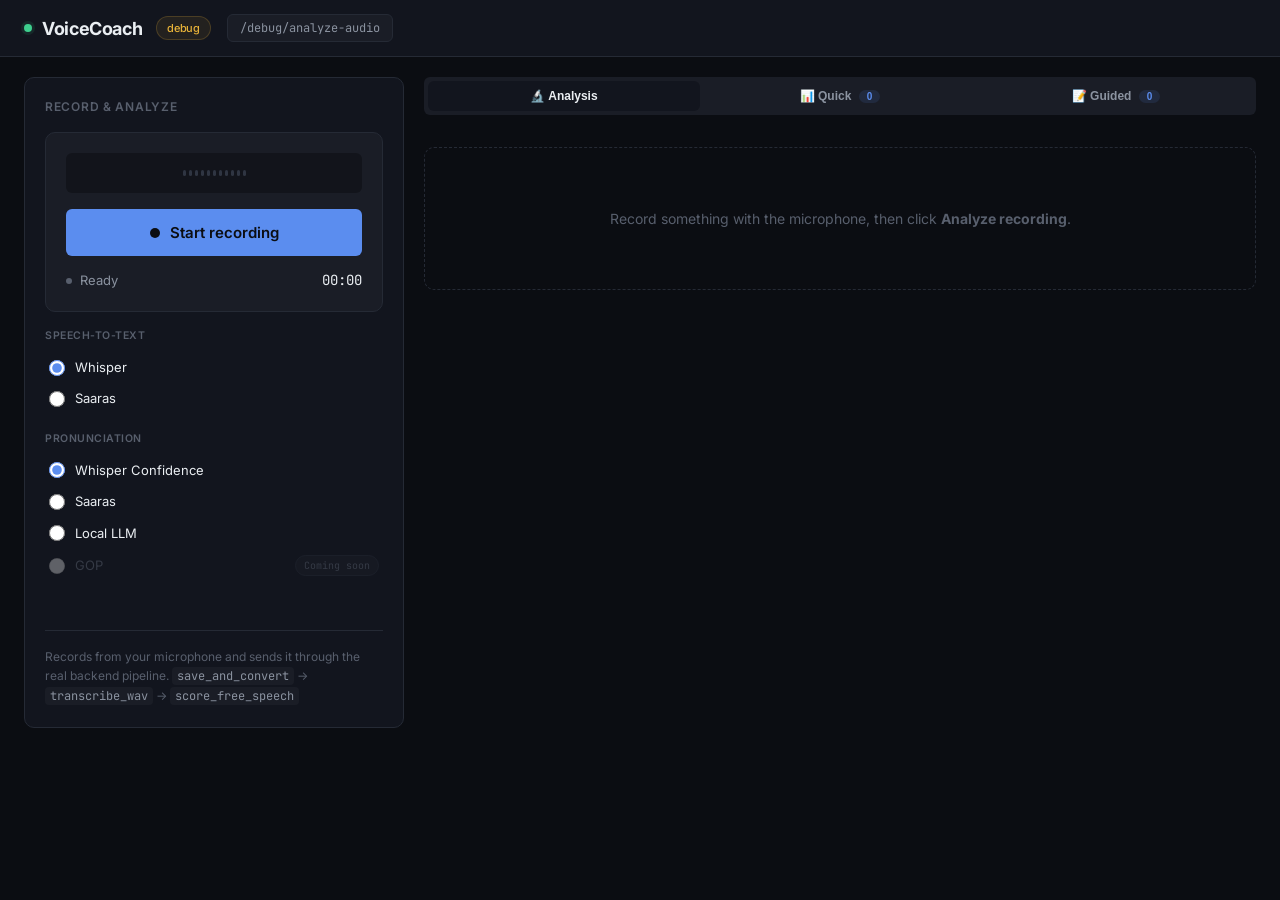
==== commit a65e9530: "groq-initial" ====
--- a/debug-ui/index.html
+++ b/debug-ui/index.html
@@ -95,7 +95,7 @@
     grid-template-columns: 380px 1fr;
     gap: 20px;
     padding: 20px 24px 40px;
-    max-width: 1300px;
+    max-width: 1400px;
     margin: 0 auto;
     align-items: start;
   }
@@ -403,65 +403,6 @@
   .score-hero--poor .value { color: var(--bad); }
   .score-hero--na .value { color: var(--text-faint); }
 
-  /* ─── Metadata / Detail ──────────────────────────────────────────────── */
-  .meta {
-    font-size: 12px;
-    color: var(--text-dim);
-    line-height: 1.8;
-  }
-  .meta .k {
-    display: inline-block;
-    min-width: 80px;
-    color: var(--text-faint);
-    text-transform: uppercase;
-    font-size: 10.5px;
-    letter-spacing: 0.04em;
-  }
-  .meta code {
-    font-family: var(--mono);
-    background: var(--bg-input);
-    padding: 1px 6px;
-    border-radius: 4px;
-    font-size: 12px;
-  }
-  .meta .mismatch { color: var(--warn); }
-
-  .word-list {
-    display: flex;
-    flex-wrap: wrap;
-    gap: 6px;
-    margin-top: 6px;
-  }
-  .word-chip {
-    background: var(--bg-input);
-    border: 1px solid var(--border);
-    border-radius: 999px;
-    padding: 2px 12px;
-    font-size: 12px;
-    font-family: var(--mono);
-    color: var(--text-dim);
-  }
-
-  .issue-card {
-    background: var(--bg-input);
-    border: 1px solid var(--border);
-    border-left: 3px solid var(--warn);
-    border-radius: var(--radius-sm);
-    padding: 10px 14px;
-    margin-bottom: 8px;
-    font-size: 13px;
-  }
-  .issue-card:last-child { margin-bottom: 0; }
-  .issue-row { display: flex; gap: 8px; margin-bottom: 2px; }
-  .issue-row .k {
-    color: var(--text-faint);
-    min-width: 68px;
-    flex-shrink: 0;
-    font-size: 12px;
-  }
-  .issue-row .v-wrong { color: var(--bad); font-family: var(--mono); }
-  .issue-row .v-correct { color: var(--good); font-family: var(--mono); }
-
   /* ─── Tables ──────────────────────────────────────────────────────────── */
   .table-wrap {
     overflow-x: auto;
@@ -511,61 +452,6 @@
   .notice.warn { border-color: var(--warn); border-style: solid; background: var(--warn-soft); }
   .notice.warn strong { color: var(--warn); }
   .notice.good { border-color: var(--good); border-style: solid; background: var(--good-soft); }
-
-  /* ─── Raw JSON ───────────────────────────────────────────────────────── */
-  .raw-json summary {
-    cursor: pointer;
-    font-size: 12.5px;
-    font-weight: 600;
-    color: var(--text-dim);
-    padding: 4px 0;
-    list-style: none;
-  }
-  .raw-json summary::-webkit-details-marker { display: none; }
-  .raw-json summary::before { content: "▸ "; color: var(--text-faint); }
-  .raw-json[open] summary::before { content: "▾ "; }
-  .raw-json pre {
-    background: var(--bg-input);
-    border: 1px solid var(--border);
-    border-radius: var(--radius-sm);
-    padding: 12px;
-    font-family: var(--mono);
-    font-size: 12px;
-    overflow-x: auto;
-    white-space: pre-wrap;
-    word-break: break-word;
-    margin-top: 8px;
-    max-height: 400px;
-    overflow-y: auto;
-  }
-  .copy-btn {
-    background: var(--bg-input);
-    border: 1px solid var(--border);
-    color: var(--text-dim);
-    padding: 3px 12px;
-    border-radius: var(--radius-sm);
-    font-size: 11.5px;
-    cursor: pointer;
-    margin-left: 10px;
-    transition: border-color 0.15s;
-  }
-  .copy-btn:hover { border-color: var(--accent); color: var(--accent); }
-
-  .error-box {
-    border: 1px solid var(--bad);
-    background: var(--bad-soft);
-    border-radius: var(--radius);
-    padding: 14px 18px;
-  }
-  .error-box h3 { color: var(--bad); font-size: 13px; margin: 0 0 6px 0; }
-  .error-box pre {
-    font-family: var(--mono);
-    font-size: 12px;
-    white-space: pre-wrap;
-    word-break: break-word;
-    margin: 6px 0 0 0;
-    color: var(--text-dim);
-  }
 
   /* ─── Tabs ───────────────────────────────────────────────────────────── */
   .tabs {
@@ -610,12 +496,12 @@
     overflow-y: auto;
     overflow-x: auto;
   }
-  .saved-table {
+  .saved-results-table {
     width: 100%;
     border-collapse: collapse;
     font-size: 11px;
   }
-  .saved-table th {
+  .saved-results-table th {
     position: sticky;
     top: 0;
     background: var(--bg-card);
@@ -630,29 +516,29 @@
     z-index: 10;
     white-space: nowrap;
   }
-  .saved-table td {
+  .saved-results-table td {
     padding: 5px 8px;
     border-bottom: 1px solid var(--border);
     color: var(--text-dim);
     font-size: 11px;
   }
-  .saved-table tr:hover td { background: var(--bg-input); }
-  .saved-table .score-cell { font-weight: 600; white-space: nowrap; }
-  .saved-table .score-cell.good { color: var(--good); }
-  .saved-table .score-cell.ok { color: var(--warn); }
-  .saved-table .score-cell.poor { color: var(--bad); }
-  .saved-table .transcript-cell {
+  .saved-results-table tr:hover td { background: var(--bg-input); }
+  .saved-results-table .score-cell { font-weight: 600; white-space: nowrap; }
+  .saved-results-table .score-cell.good { color: var(--good); }
+  .saved-results-table .score-cell.ok { color: var(--warn); }
+  .saved-results-table .score-cell.poor { color: var(--bad); }
+  .saved-results-table .transcript-cell {
     max-width: 150px;
     overflow: hidden;
     text-overflow: ellipsis;
     white-space: nowrap;
     cursor: help;
   }
-  .saved-table .transcript-cell:hover {
+  .saved-results-table .transcript-cell:hover {
     white-space: normal;
     overflow: visible;
   }
-  .saved-table .archetype-badge {
+  .saved-results-table .archetype-badge {
     display: inline-block;
     padding: 1px 8px;
     border-radius: 10px;
@@ -661,7 +547,7 @@
     background: var(--bg-input);
     color: var(--text-dim);
   }
-  .saved-table .view-btn {
+  .saved-results-table .view-btn {
     background: transparent;
     border: 1px solid var(--border);
     color: var(--text-dim);
@@ -671,7 +557,18 @@
     cursor: pointer;
     white-space: nowrap;
   }
-  .saved-table .view-btn:hover { border-color: var(--accent); color: var(--accent); }
+  .saved-results-table .view-btn:hover { border-color: var(--accent); color: var(--accent); }
+  .saved-results-table .report-btn {
+    background: transparent;
+    border: 1px solid var(--good);
+    color: var(--good);
+    padding: 2px 8px;
+    border-radius: 4px;
+    font-size: 9px;
+    cursor: pointer;
+    white-space: nowrap;
+  }
+  .saved-results-table .report-btn:hover { background: var(--good-soft); }
 
   .saved-stats {
     display: grid;
@@ -737,7 +634,7 @@
     margin-bottom: 8px;
   }
 
-  .saved-header {
+  .saved-header-row {
     display: flex;
     justify-content: space-between;
     align-items: center;
@@ -745,8 +642,8 @@
     flex-wrap: wrap;
     gap: 8px;
   }
-  .saved-header .title { font-size: 13px; font-weight: 600; color: var(--text); }
-  .saved-header .actions { display: flex; gap: 6px; align-items: center; }
+  .saved-header-row .title { font-size: 13px; font-weight: 600; color: var(--text); }
+  .saved-header-row .actions { display: flex; gap: 6px; align-items: center; }
   .saved-count { font-size: 11px; color: var(--text-faint); }
   .saved-loading {
     color: var(--text-faint);
@@ -793,7 +690,7 @@
     background: var(--bg-card);
     border: 1px solid var(--border);
     border-radius: var(--radius);
-    max-width: 700px;
+    max-width: 800px;
     width: 100%;
     max-height: 90vh;
     overflow-y: auto;
@@ -824,7 +721,7 @@
   }
   .modal-body .detail-row .label {
     color: var(--text-faint);
-    width: 120px;
+    width: 140px;
     flex-shrink: 0;
   }
   .modal-body .detail-row .value { color: var(--text); word-break: break-word; }
@@ -838,6 +735,31 @@
     overflow-y: auto;
     margin: 4px 0;
     font-family: var(--mono);
+  }
+
+  /* ─── Teacher Report ────────────────────────────────────────────────── */
+  .teacher-report h4 {
+    font-size: 13px;
+    font-weight: 600;
+    color: var(--text);
+    margin: 12px 0 8px 0;
+  }
+  .teacher-report ul {
+    list-style: none;
+    padding: 0;
+    margin: 0;
+  }
+  .teacher-report ul li {
+    padding: 4px 0;
+    border-bottom: 1px solid var(--border);
+    font-size: 13px;
+  }
+  .teacher-report .report-summary {
+    background: var(--bg-input);
+    border: 1px solid var(--border);
+    border-radius: var(--radius-sm);
+    padding: 12px;
+    margin-bottom: 12px;
   }
 
   .hint {
@@ -874,6 +796,8 @@
     .post-record-row { flex-direction: column; align-items: stretch; }
     .analyze-btn { width: 100%; justify-content: center; }
     .modal { padding: 16px; margin: 10px; }
+    .modal-body .detail-row { flex-direction: column; }
+    .modal-body .detail-row .label { width: 100%; }
   }
 </style>
 </head>
@@ -974,7 +898,10 @@
           🔬 Analysis
         </button>
         <button class="tab" data-tab="saved" onclick="switchTab('saved')">
-          📊 Saved <span class="badge" id="savedBadge">0</span>
+          📊 Quick <span class="badge" id="savedBadge">0</span>
+        </button>
+        <button class="tab" data-tab="guided" onclick="switchTab('guided')">
+          📝 Guided <span class="badge" id="guidedBadge">0</span>
         </button>
       </div>
 
@@ -986,7 +913,7 @@
         <div id="analysisResults"></div>
       </div>
 
-      <!-- Saved Results Tab -->
+      <!-- Saved Quick Assessments Tab -->
       <div class="tab-content" id="tab-saved">
         <div id="savedContent">
           <div class="password-row">
@@ -999,6 +926,20 @@
           </div>
         </div>
       </div>
+
+      <!-- Guided Assessments Tab -->
+      <div class="tab-content" id="tab-guided">
+        <div id="guidedContent">
+          <div class="password-row">
+            <input type="password" id="guidedPassword" placeholder="Password (default: tutor123)" value="tutor123" />
+            <button class="login-btn" onclick="loadGuidedAssessments()">View</button>
+          </div>
+          <div id="guidedPasswordError" class="password-error">Incorrect password. Please try again.</div>
+          <div id="guidedResultsContainer">
+            <div class="saved-loading">Enter password and click View to load guided assessments.</div>
+          </div>
+        </div>
+      </div>
     </section>
   </main>
 
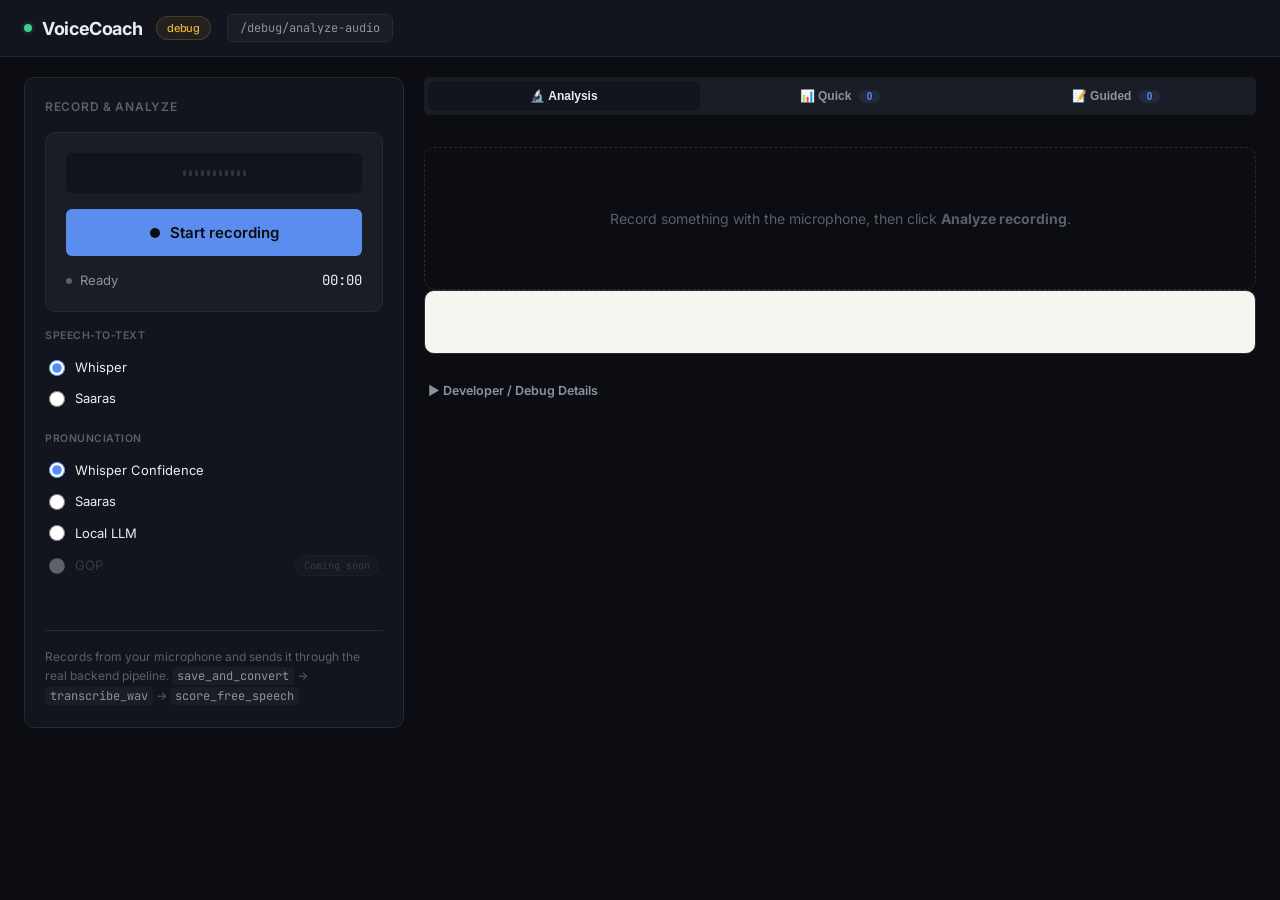
==== commit bb55923f: "groq-modified-output" ====
--- a/debug-ui/index.html
+++ b/debug-ui/index.html
@@ -452,6 +452,204 @@
   .notice.warn { border-color: var(--warn); border-style: solid; background: var(--warn-soft); }
   .notice.warn strong { color: var(--warn); }
   .notice.good { border-color: var(--good); border-style: solid; background: var(--good-soft); }
+
+  /* ─── Word chips / issue cards / raw JSON ────────────────────────────────
+     These classes are produced by app.js (renderVocabulary, renderGrammar,
+     renderRawJson, buildTeacherReportHtml) but were missing from this file's
+     stylesheet — debug-ui/style.css has them under different CSS-variable
+     names but isn't <link>-ed anywhere, so they were rendering unstyled.
+     Pulled in here (translated to this file's --bg-card/--bg-input tokens)
+     as the small integration fix called out in the brief. */
+  .word-list { display: flex; flex-wrap: wrap; gap: 6px; margin-top: 6px; }
+  .word-chip {
+    background: var(--bg-input);
+    border: 1px solid var(--border);
+    border-radius: 999px;
+    padding: 3px 10px;
+    font-size: 12px;
+    font-family: var(--mono);
+  }
+  .issue-card {
+    background: var(--bg-input);
+    border: 1px solid var(--border);
+    border-left: 3px solid var(--warn);
+    border-radius: var(--radius-sm);
+    padding: 10px 12px;
+    margin-bottom: 8px;
+    font-size: 13px;
+  }
+  .issue-row { display: flex; gap: 8px; margin-bottom: 3px; }
+  .issue-row .k { color: var(--text-faint); min-width: 70px; flex-shrink: 0; }
+  .issue-row .v-wrong { color: var(--bad); font-family: var(--mono); }
+  .issue-row .v-correct { color: var(--good); font-family: var(--mono); }
+  .raw-json summary { cursor: pointer; font-size: 13px; font-weight: 600; color: var(--text-dim); padding: 4px 0; }
+  .raw-json pre {
+    background: var(--bg-input);
+    border: 1px solid var(--border);
+    border-radius: var(--radius-sm);
+    padding: 12px;
+    font-family: var(--mono);
+    font-size: 12px;
+    overflow-x: auto;
+    white-space: pre-wrap;
+    word-break: break-word;
+  }
+  .copy-btn {
+    background: var(--bg-input); border: 1px solid var(--border); color: var(--text);
+    padding: 4px 10px; border-radius: var(--radius-sm); font-size: 12px; cursor: pointer; margin-left: 8px;
+  }
+  .copy-btn:hover { border-color: var(--accent); }
+
+  /* ─── Teacher Report (Groq) building blocks — used by buildTeacherReportHtml,
+     shared by both the raw Debug Details card and the polished Learner Report. */
+  .tr-lede {
+    background: var(--bg-input); border: 1px solid var(--border); border-left: 3px solid var(--accent);
+    border-radius: var(--radius-sm); padding: 12px 14px; font-size: 13.5px; line-height: 1.55; color: var(--text);
+  }
+  .tr-lede-extra { display: grid; gap: 6px; margin-top: 10px; padding-top: 10px; border-top: 1px solid var(--border); }
+  .tr-lede-extra .row { display: flex; gap: 8px; font-size: 12.5px; }
+  .tr-lede-extra .row .k { color: var(--text-faint); flex-shrink: 0; min-width: 130px; }
+  .tr-lede-extra .row .v { color: var(--text); }
+  .tr-section-title {
+    display: flex; align-items: center; gap: 7px; font-size: 11.5px; font-weight: 600; text-transform: uppercase;
+    letter-spacing: 0.05em; color: var(--text-faint); margin: 20px 0 8px 0; padding-top: 14px; border-top: 1px solid var(--border);
+  }
+  .tr-section-title:first-of-type { padding-top: 0; border-top: none; margin-top: 4px; }
+  .tr-band-row { display: grid; gap: 8px; }
+  .tr-band-card {
+    background: var(--bg-input); border: 1px solid var(--border); border-radius: var(--radius-sm);
+    padding: 10px 12px; display: flex; align-items: flex-start; gap: 10px;
+  }
+  .tr-band-pill {
+    flex-shrink: 0; font-size: 11px; font-weight: 700; padding: 3px 9px; border-radius: 999px; min-width: 64px; text-align: center;
+  }
+  .tr-band-pill.band-high { background: var(--good-soft); color: var(--good); }
+  .tr-band-pill.band-medium { background: var(--warn-soft); color: var(--warn); }
+  .tr-band-pill.band-low { background: var(--bad-soft); color: var(--bad); }
+  .tr-band-body { font-size: 13px; line-height: 1.5; }
+  .tr-band-body .label { font-weight: 600; color: var(--text); }
+  .tr-band-body .explain { color: var(--text-dim); margin-top: 2px; }
+  .grammar-fix-card { background: var(--bg-input); border: 1px solid var(--border); border-radius: var(--radius); padding: 12px 14px; margin-bottom: 10px; }
+  .grammar-fix-card + .grammar-fix-card { margin-top: 10px; }
+  .gfc-said {
+    font-family: var(--mono); font-size: 12.5px; color: var(--text); background: var(--bad-soft);
+    border-left: 3px solid var(--bad); border-radius: 4px; padding: 8px 10px; line-height: 1.5;
+  }
+  .gfc-said .tag, .gfc-correct .tag {
+    display: block; font-family: var(--sans); font-size: 10.5px; text-transform: uppercase;
+    letter-spacing: 0.05em; margin-bottom: 4px; font-weight: 700;
+  }
+  .gfc-said .tag { color: var(--bad); }
+  .gfc-why { font-size: 13px; color: var(--text-dim); line-height: 1.55; margin: 10px 0; }
+  .gfc-correct {
+    font-family: var(--mono); font-size: 12.5px; color: var(--text); background: var(--good-soft);
+    border-left: 3px solid var(--good); border-radius: 4px; padding: 8px 10px; line-height: 1.5;
+  }
+  .gfc-correct .tag { color: var(--good); }
+  .gfc-tip {
+    display: flex; gap: 7px; font-size: 12.5px; color: var(--text-dim); margin-top: 10px;
+    padding-top: 10px; border-top: 1px dashed var(--border); line-height: 1.5;
+  }
+  .gfc-tip .icon { flex-shrink: 0; }
+  .filler-card { background: var(--bg-input); border: 1px solid var(--border); border-left: 3px solid var(--warn); border-radius: var(--radius-sm); padding: 12px 14px; }
+  .filler-card .summary { font-size: 13px; color: var(--text); line-height: 1.5; }
+  .filler-card .why { font-size: 12.5px; color: var(--text-dim); margin-top: 6px; line-height: 1.5; }
+  .filler-reduce-list { list-style: none; margin: 10px 0 0 0; padding: 10px 0 0 0; border-top: 1px solid var(--border); display: grid; gap: 6px; }
+  .filler-reduce-list li { display: flex; gap: 8px; font-size: 12.5px; color: var(--text); line-height: 1.5; }
+  .filler-reduce-list li::before { content: "→"; color: var(--warn); flex-shrink: 0; font-weight: 700; }
+  .repeat-row {
+    display: flex; align-items: center; flex-wrap: wrap; gap: 8px; background: var(--bg-input); border: 1px solid var(--border);
+    border-radius: var(--radius-sm); padding: 8px 12px; margin-bottom: 8px; font-size: 12.5px;
+  }
+  .repeat-row .word { font-family: var(--mono); color: var(--bad); background: var(--bad-soft); border-radius: 4px; padding: 2px 8px; }
+  .repeat-row .freq, .repeat-row .arrow { color: var(--text-faint); }
+  .repeat-row .alt { font-family: var(--mono); color: var(--good); background: var(--good-soft); border-radius: 4px; padding: 2px 8px; }
+  .adv-grammar-card { background: var(--bg-input); border: 1px solid var(--border); border-radius: var(--radius-sm); padding: 10px 12px; margin-bottom: 8px; }
+  .adv-grammar-card .badge {
+    display: inline-block; font-size: 10.5px; font-weight: 700; text-transform: uppercase; letter-spacing: 0.04em;
+    color: var(--accent); background: var(--accent-soft); border-radius: 999px; padding: 3px 9px; margin-bottom: 6px;
+  }
+  .adv-grammar-card .quote { font-family: var(--mono); font-size: 13px; color: var(--good); line-height: 1.5; }
+  .adv-grammar-card .note { font-size: 12.5px; color: var(--text-dim); margin-top: 6px; line-height: 1.5; }
+  .tr-growth-list { list-style: none; padding: 0; margin: 0; display: grid; gap: 8px; }
+  .tr-growth-list li { font-size: 13px; color: var(--text); line-height: 1.55; padding-bottom: 8px; border-bottom: 1px solid var(--border); }
+  .tr-growth-list li:last-child { border-bottom: none; padding-bottom: 0; }
+  .tr-growth-list li .label { color: var(--text-dim); font-weight: 600; }
+  .vocab-block .row { font-size: 13px; line-height: 1.55; margin-bottom: 8px; }
+  .vocab-block .row:last-child { margin-bottom: 0; }
+  .vocab-block .row .k { color: var(--text-faint); display: block; font-size: 11px; text-transform: uppercase; letter-spacing: 0.04em; margin-bottom: 3px; }
+
+  /* ─── Learner Report (polished, PDF-referenced) ──────────────────────────
+     Report shell is deliberately light (paper-like), contrasting with the
+     dark debug shell around it, per "professional assessment report, not a
+     developer dashboard". Uses this file's existing accent/good/warn/bad
+     tokens for score coloring rather than inventing a new palette. */
+  .lr {
+    background: #f7f5f0;
+    color: #263238;
+    border-radius: var(--radius);
+    padding: 28px 30px 34px;
+    margin-bottom: 18px;
+    border: 1px solid var(--border);
+  }
+  .lr-masthead {
+    display: flex; align-items: baseline; gap: 10px; margin-bottom: 22px;
+    font-size: 13px; font-weight: 700; letter-spacing: 0.06em; text-transform: uppercase; color: #56636b;
+  }
+  .lr-masthead span { font-weight: 400; text-transform: none; letter-spacing: 0; color: #8a97a0; font-size: 13px; }
+  .lr-overall {
+    text-align: center; padding: 26px 20px 30px; margin-bottom: 26px;
+    border: 1px solid #dedad0; border-radius: var(--radius); background: #ffffff;
+  }
+  .lr-overall-kicker { font-size: 11.5px; font-weight: 700; letter-spacing: 0.12em; text-transform: uppercase; color: #8a97a0; margin-bottom: 10px; }
+  .lr-overall-score { font-size: 52px; font-weight: 800; line-height: 1; color: #1f2d33; }
+  .lr-overall-score .lr-overall-max { font-size: 20px; font-weight: 500; color: #8a97a0; margin-left: 4px; }
+  .lr-overall-cefr { font-size: 22px; font-weight: 700; margin-top: 10px; color: var(--accent); }
+  .lr-overall-cefr-label { font-size: 13px; color: #56636b; margin-top: 2px; }
+  .lr-section { padding: 22px 0; border-top: 1px solid #e2ded3; }
+  .lr-section:first-of-type { border-top: none; }
+  .lr-section-head { display: flex; align-items: baseline; justify-content: space-between; gap: 12px; margin-bottom: 12px; }
+  .lr-section-head h3 { font-size: 15px; font-weight: 700; letter-spacing: 0.03em; text-transform: uppercase; color: #1f2d33; margin: 0; }
+  .lr-score { font-size: 22px; font-weight: 800; color: #1f2d33; font-family: var(--mono); }
+  .lr-score.lr-good { color: #1a8f5e; }
+  .lr-score.lr-ok { color: #b3821a; }
+  .lr-score.lr-poor { color: #c2453f; }
+  .lr-section-body { font-size: 13.5px; line-height: 1.6; color: #33454c; }
+  .lr-metric-row { display: flex; flex-wrap: wrap; gap: 10px 22px; margin-bottom: 14px; }
+  .lr-metric { min-width: 120px; }
+  .lr-metric .k { display: block; font-size: 10.5px; text-transform: uppercase; letter-spacing: 0.05em; color: #8a97a0; margin-bottom: 2px; }
+  .lr-metric .v { font-size: 17px; font-weight: 700; color: #1f2d33; font-family: var(--mono); }
+  .lr-feedback { background: #ffffff; border: 1px solid #e2ded3; border-radius: var(--radius-sm); padding: 12px 14px; margin-bottom: 10px; }
+  .lr-feedback .band {
+    display: inline-block; font-size: 10.5px; font-weight: 700; text-transform: uppercase; letter-spacing: 0.04em;
+    padding: 2px 9px; border-radius: 999px; margin-bottom: 6px;
+  }
+  .lr-feedback .band.band-high { background: #e3f5eb; color: #1a8f5e; }
+  .lr-feedback .band.band-medium { background: #fbf0d9; color: #b3821a; }
+  .lr-feedback .band.band-low { background: #fbe6e5; color: #c2453f; }
+  .lr-rec {
+    display: flex; gap: 8px; font-size: 13px; color: #33454c; margin-top: 10px; padding-top: 10px;
+    border-top: 1px dashed #e2ded3; line-height: 1.55;
+  }
+  .lr-rec .arrow { color: var(--accent); flex-shrink: 0; font-weight: 700; }
+  .lr-strength { display: flex; gap: 8px; font-size: 13px; color: #1a8f5e; margin-bottom: 6px; }
+  .lr-word-chip { display: inline-block; background: #eef1f5; border-radius: 999px; padding: 2px 9px; font-size: 12px; font-family: var(--mono); color: #33454c; margin: 2px 4px 2px 0; }
+  .lr-dist-row { display: flex; align-items: center; gap: 10px; margin-bottom: 6px; font-size: 12.5px; }
+  .lr-dist-row .dist-label { width: 130px; flex-shrink: 0; color: #56636b; }
+  .lr-dist-row .dist-bar-wrap { flex: 1; background: #eceae3; border-radius: 4px; overflow: hidden; height: 8px; }
+  .lr-dist-row .dist-bar { height: 100%; background: var(--accent); border-radius: 4px; }
+  .lr-dist-row .dist-pct { width: 40px; text-align: right; color: #1f2d33; font-family: var(--mono); }
+  .lr-transcript { background: #ffffff; border: 1px solid #e2ded3; border-radius: var(--radius-sm); padding: 14px 16px; font-size: 13.5px; line-height: 1.7; color: #33454c; white-space: pre-wrap; }
+  .lr-gap-note { font-size: 12px; color: #8a97a0; margin-top: 10px; font-style: italic; }
+  .lr-debug-toggle { margin-top: 4px; }
+  .lr-debug-toggle > summary {
+    cursor: pointer; list-style: none; font-size: 12.5px; font-weight: 600; color: var(--text-dim);
+    padding: 10px 4px; user-select: none;
+  }
+  .lr-debug-toggle > summary::-webkit-details-marker { display: none; }
+  .lr-debug-toggle > summary::before { content: "▶ "; }
+  .lr-debug-toggle[open] > summary::before { content: "▼ "; }
+  .lr-debug-toggle > div { padding-top: 8px; display: grid; gap: 16px; }
 
   /* ─── Tabs ───────────────────────────────────────────────────────────── */
   .tabs {
@@ -910,7 +1108,20 @@
         <div class="empty-state" id="emptyState">
           Record something with the microphone, then click <strong>Analyze recording</strong>.
         </div>
-        <div id="analysisResults"></div>
+
+        <!-- Polished, PDF-referenced learner report. Built by
+             buildLearnerReportHtml() from the same response object the
+             Debug Details below render — no second API call, no frontend
+             scoring, nothing here that Debug Details doesn't also show. -->
+        <div id="learnerReport" class="lr"></div>
+
+        <!-- Existing technical/debug rendering, unchanged, just relocated
+             under a collapsible so it no longer competes with the report
+             above for attention (still fully present per the brief). -->
+        <details class="lr-debug-toggle" id="debugDetailsToggle">
+          <summary>Developer / Debug Details</summary>
+          <div id="analysisResults"></div>
+        </details>
       </div>
 
       <!-- Saved Quick Assessments Tab -->
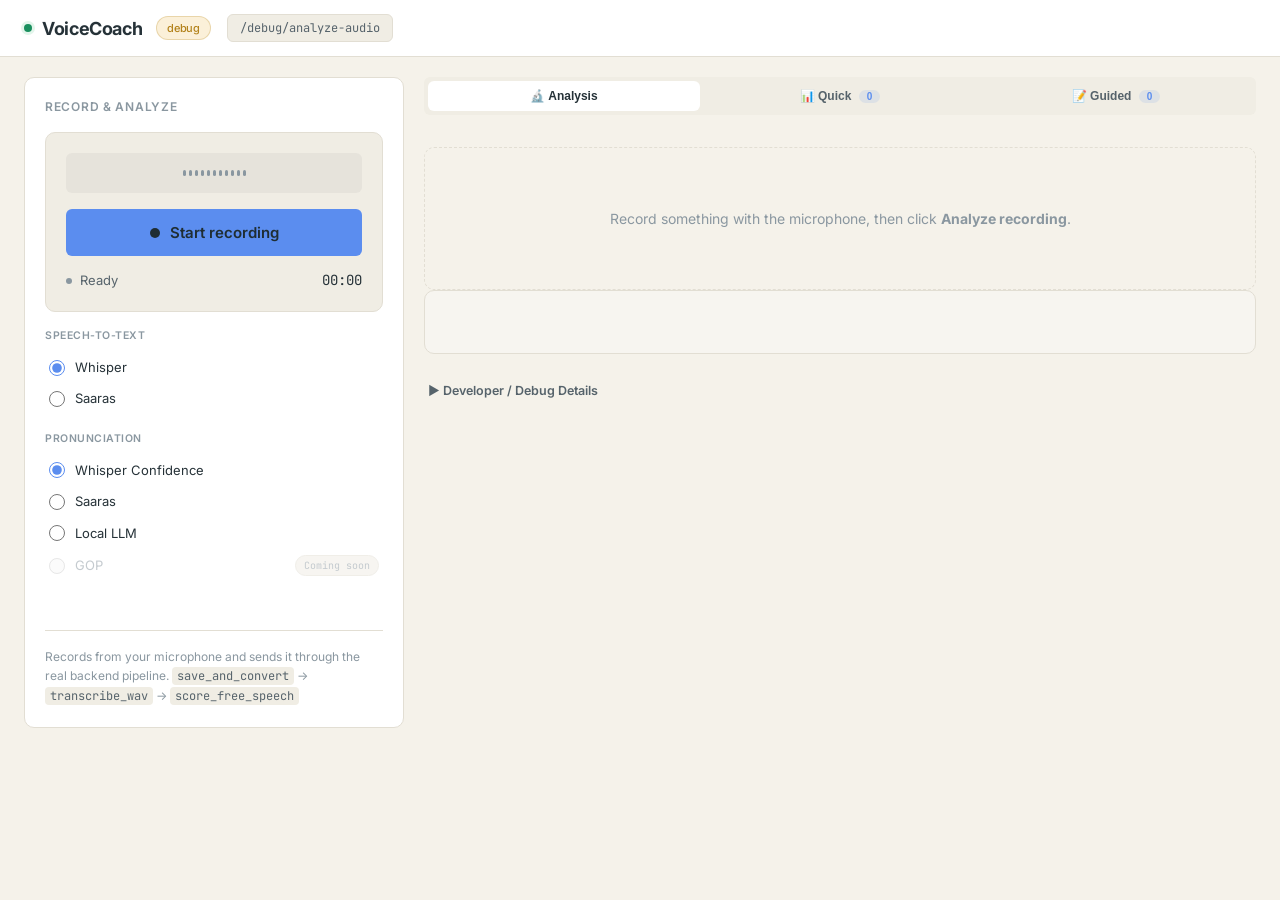
==== commit 49eca86d: "Fix filler detection scoring and transcript markers" ====
--- a/debug-ui/index.html
+++ b/debug-ui/index.html
@@ -8,28 +8,35 @@
   @import url('https://fonts.googleapis.com/css2?family=Inter:wght@400;500;600;700;800&family=JetBrains+Mono:wght@400;500&display=swap');
 
   :root {
-    --bg: #0b0d12;
-    --bg-card: #12151e;
-    --bg-input: #1a1d26;
-    --border: #252a35;
-    --border-light: #2f3542;
-    --text: #eaeef2;
-    --text-dim: #8b93a0;
-    --text-faint: #585f6d;
+    /* Light "paper" palette — same tokens the Learner Report card already
+       used (hardcoded, since it was designed as a one-off light surface
+       inside an otherwise dark app). Moving those exact values up into the
+       shared variables means every dark-themed component below (built on
+       var(--bg-card)/var(--bg-input)/etc.) re-themes itself automatically,
+       and the report card now sits flush with the rest of the page instead
+       of looking like a different app. */
+    --bg: #f5f2ea;
+    --bg-card: #ffffff;
+    --bg-input: #f0ede4;
+    --border: #e2ded3;
+    --border-light: #d3cdbd;
+    --text: #263238;
+    --text-dim: #56636b;
+    --text-faint: #8a97a0;
     --accent: #5b8def;
-    --accent-hover: #7aa1f2;
+    --accent-hover: #4a7ce0;
     --accent-soft: rgba(91, 141, 239, 0.12);
-    --good: #3ecf8e;
-    --good-soft: rgba(62, 207, 142, 0.1);
-    --bad: #ef5b5b;
-    --bad-soft: rgba(239, 91, 91, 0.08);
-    --warn: #e8b339;
-    --warn-soft: rgba(232, 179, 57, 0.08);
+    --good: #1a8f5e;
+    --good-soft: #e3f5eb;
+    --bad: #c2453f;
+    --bad-soft: #fbe6e5;
+    --warn: #b3821a;
+    --warn-soft: #fbf0d9;
     --radius: 10px;
     --radius-sm: 6px;
     --mono: "JetBrains Mono", monospace;
     --sans: "Inter", -apple-system, BlinkMacSystemFont, sans-serif;
-    --shadow: 0 2px 12px rgba(0,0,0,0.4);
+    --shadow: 0 2px 10px rgba(31,45,51,0.08);
   }
 
   * { box-sizing: border-box; margin: 0; padding: 0; }
@@ -76,7 +83,7 @@
     background: var(--warn-soft);
     padding: 3px 10px;
     border-radius: 999px;
-    border: 1px solid rgba(232,179,57,0.2);
+    border: 1px solid rgba(179,130,26,0.25);
     margin-left: 4px;
   }
   .topbar .route {
@@ -138,13 +145,13 @@
     gap: 3px;
     height: 40px;
     margin-bottom: 16px;
-    background: rgba(0,0,0,0.3);
+    background: rgba(38, 50, 56, 0.05);
     border-radius: var(--radius-sm);
   }
   .waveform .bar {
     width: 3px;
     border-radius: 2px;
-    background: var(--border-light);
+    background: var(--text-faint);
     height: 6px;
     transition: height 0.1s ease, background 0.2s ease;
   }
@@ -157,7 +164,7 @@
     justify-content: center;
     gap: 10px;
     background: var(--accent);
-    color: #0b0d12;
+    color: #1f2d33;
     border: none;
     padding: 14px 20px;
     border-radius: var(--radius-sm);
@@ -239,7 +246,7 @@
 
   .analyze-btn {
     background: var(--good);
-    color: #0b0d12;
+    color: #ffffff;
     border: none;
     padding: 9px 22px;
     border-radius: var(--radius-sm);
@@ -313,7 +320,7 @@
     display: inline-block;
     color: var(--warn);
     background: var(--warn-soft);
-    border: 1px solid rgba(232,179,57,0.2);
+    border: 1px solid rgba(179,130,26,0.25);
   }
   .provider-option .badge.coming {
     display: inline-block;
@@ -641,6 +648,42 @@
   .lr-dist-row .dist-pct { width: 40px; text-align: right; color: #1f2d33; font-family: var(--mono); }
   .lr-transcript { background: #ffffff; border: 1px solid #e2ded3; border-radius: var(--radius-sm); padding: 14px 16px; font-size: 13.5px; line-height: 1.7; color: #33454c; white-space: pre-wrap; }
   .lr-gap-note { font-size: 12px; color: #8a97a0; margin-top: 10px; font-style: italic; }
+
+  /* ─── Learner Assessment / Synthesized Feedback (pattern-aware synthesis
+     layer added on top of the existing evidence — see buildSynthesizedAssessmentHtml
+     et al. in app.js). Reuses the same paper/lr visual language above. ─── */
+  .lr-profile-summary { font-size: 14px; line-height: 1.65; color: #33454c; }
+  .lr-priority-card {
+    background: #ffffff; border: 1px solid #e2ded3; border-radius: var(--radius-sm);
+    padding: 14px 16px; margin-bottom: 10px;
+  }
+  .lr-priority-head { display: flex; align-items: center; gap: 10px; margin-bottom: 8px; }
+  .lr-priority-num {
+    display: inline-flex; align-items: center; justify-content: center; flex-shrink: 0;
+    width: 22px; height: 22px; border-radius: 50%; background: var(--accent); color: #fff;
+    font-size: 12px; font-weight: 700; font-family: var(--mono);
+  }
+  .lr-priority-title { font-size: 14px; font-weight: 700; color: #1f2d33; flex: 1; }
+  .lr-priority-pill, .lr-pattern-pill {
+    display: inline-block; font-size: 10.5px; font-weight: 700; text-transform: uppercase; letter-spacing: 0.04em;
+    padding: 2px 9px; border-radius: 999px; flex-shrink: 0;
+  }
+  .lr-priority-pill.lr-priority-high, .lr-pattern-pill.lr-pattern-recurring { background: #fbe6e5; color: #c2453f; }
+  .lr-priority-pill.lr-priority-medium, .lr-pattern-pill.lr-pattern-occasional { background: #fbf0d9; color: #b3821a; }
+  .lr-priority-pill.lr-priority-low, .lr-pattern-pill.lr-pattern-isolated { background: #eef1f5; color: #56636b; }
+  .lr-priority-row { font-size: 13px; line-height: 1.55; margin-top: 6px; }
+  .lr-priority-row .k { display: block; font-size: 10.5px; text-transform: uppercase; letter-spacing: 0.05em; color: #8a97a0; margin-bottom: 1px; }
+  .lr-priority-row .v { color: #33454c; }
+  table.lr-profile-table { width: 100%; border-collapse: collapse; font-size: 13px; }
+  table.lr-profile-table th, table.lr-profile-table td { text-align: left; padding: 8px 10px; border-bottom: 1px solid #e2ded3; }
+  table.lr-profile-table th { font-size: 10.5px; text-transform: uppercase; letter-spacing: 0.05em; color: #8a97a0; font-weight: 700; }
+  table.lr-profile-table td:last-child, table.lr-profile-table th:last-child { text-align: right; }
+  .lr-plan-step { display: flex; gap: 10px; align-items: flex-start; font-size: 13.5px; line-height: 1.55; color: #33454c; margin-bottom: 8px; }
+  .lr-plan-step .num {
+    display: inline-flex; align-items: center; justify-content: center; flex-shrink: 0;
+    width: 20px; height: 20px; border-radius: 50%; background: #eef1f5; color: #1f2d33;
+    font-size: 11px; font-weight: 700; font-family: var(--mono); margin-top: 1px;
+  }
   .lr-debug-toggle { margin-top: 4px; }
   .lr-debug-toggle > summary {
     cursor: pointer; list-style: none; font-size: 12.5px; font-weight: 600; color: var(--text-dim);
@@ -650,6 +693,49 @@
   .lr-debug-toggle > summary::before { content: "▶ "; }
   .lr-debug-toggle[open] > summary::before { content: "▼ "; }
   .lr-debug-toggle > div { padding-top: 8px; display: grid; gap: 16px; }
+
+  /* ─── Learner Report: light overrides for shared components ──────────────
+     .grammar-fix-card, .issue-card, .repeat-row and .adv-grammar-card were
+     built for the dark Debug Details cards (var(--bg-input) etc.) but are
+     reused as-is inside the light/paper .lr report by buildGrammarSectionHtml,
+     buildVocabularySectionHtml and buildAdvancedGrammarSectionHtml. Without
+     this block they render as dark navy boxes floating inside the cream
+     report — the actual source of the "different colors, not uniform"
+     look. These rules re-theme them to the report's existing paper palette
+     (#fff cards on #e2ded3 borders, #1a8f5e/#c2453f for good/bad) so every
+     block inside .lr reads as one consistent surface. Dark Debug Details
+     rendering of the same classes is untouched — these selectors only match
+     inside .lr. */
+  .lr .grammar-fix-card, .lr .issue-card, .lr .adv-grammar-card {
+    background: #ffffff; border: 1px solid #e2ded3; border-radius: var(--radius-sm);
+  }
+  .lr .gfc-said {
+    background: #fbe6e5; border-left: 3px solid #c2453f; color: #33454c;
+  }
+  .lr .gfc-said .tag { color: #c2453f; }
+  .lr .gfc-why { color: #56636b; }
+  .lr .gfc-correct {
+    background: #e3f5eb; border-left: 3px solid #1a8f5e; color: #33454c;
+  }
+  .lr .gfc-correct .tag { color: #1a8f5e; }
+  .lr .gfc-tip { color: #56636b; border-top-color: #e2ded3; }
+  .lr .issue-row .k { color: #8a97a0; }
+  .lr .issue-row .v-wrong { color: #c2453f; }
+  .lr .issue-row .v-correct { color: #1a8f5e; }
+  .lr .repeat-row {
+    background: #ffffff; border: 1px solid #e2ded3;
+  }
+  .lr .repeat-row .word { color: #c2453f; background: #fbe6e5; }
+  .lr .repeat-row .alt { color: #1a8f5e; background: #e3f5eb; }
+  .lr .repeat-row .freq, .lr .repeat-row .arrow { color: #8a97a0; }
+  .lr .adv-grammar-card .badge {
+    color: var(--accent); background: rgba(91, 141, 239, 0.12);
+  }
+  .lr .adv-grammar-card .quote { color: #1a8f5e; }
+  .lr .adv-grammar-card .note { color: #56636b; }
+  .lr .notice { background: #ffffff; border-color: #e2ded3; color: #56636b; }
+  .lr .notice.warn { border-color: #d9a441; background: #fbf0d9; }
+  .lr .notice.warn strong { color: #b3821a; }
 
   /* ─── Tabs ───────────────────────────────────────────────────────────── */
   .tabs {
@@ -818,7 +904,7 @@
     background: var(--accent);
     border: none;
     border-radius: var(--radius-sm);
-    color: #0b0d12;
+    color: #1f2d33;
     font-weight: 600;
     cursor: pointer;
     font-size: 13px;
@@ -870,14 +956,14 @@
     cursor: pointer;
     font-weight: 600;
   }
-  .export-btn:hover { background: var(--good); color: #0b0d12; }
+  .export-btn:hover { background: var(--good); color: #ffffff; }
 
   /* ─── Modal ──────────────────────────────────────────────────────────── */
   .modal-overlay {
     display: none;
     position: fixed;
     inset: 0;
-    background: rgba(0,0,0,0.85);
+    background: rgba(31,45,51,0.45);
     z-index: 1000;
     justify-content: center;
     align-items: center;
